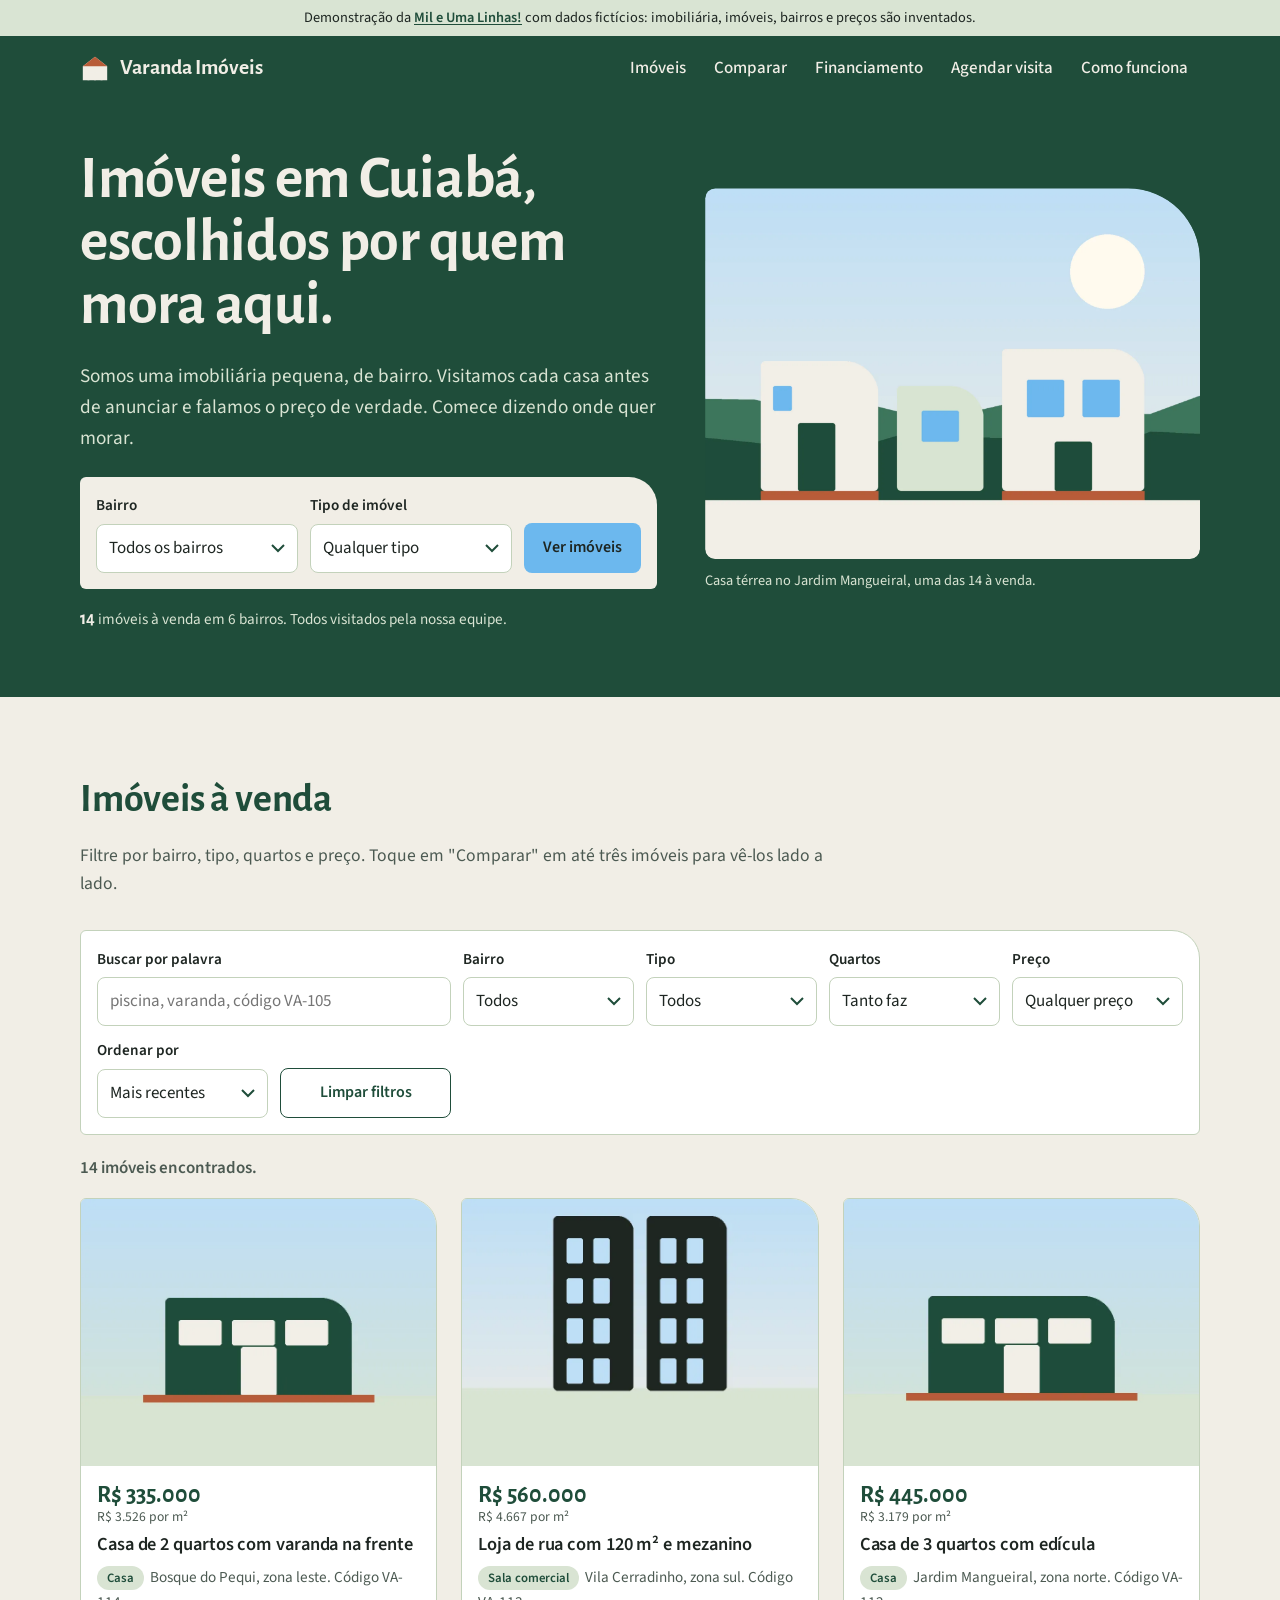
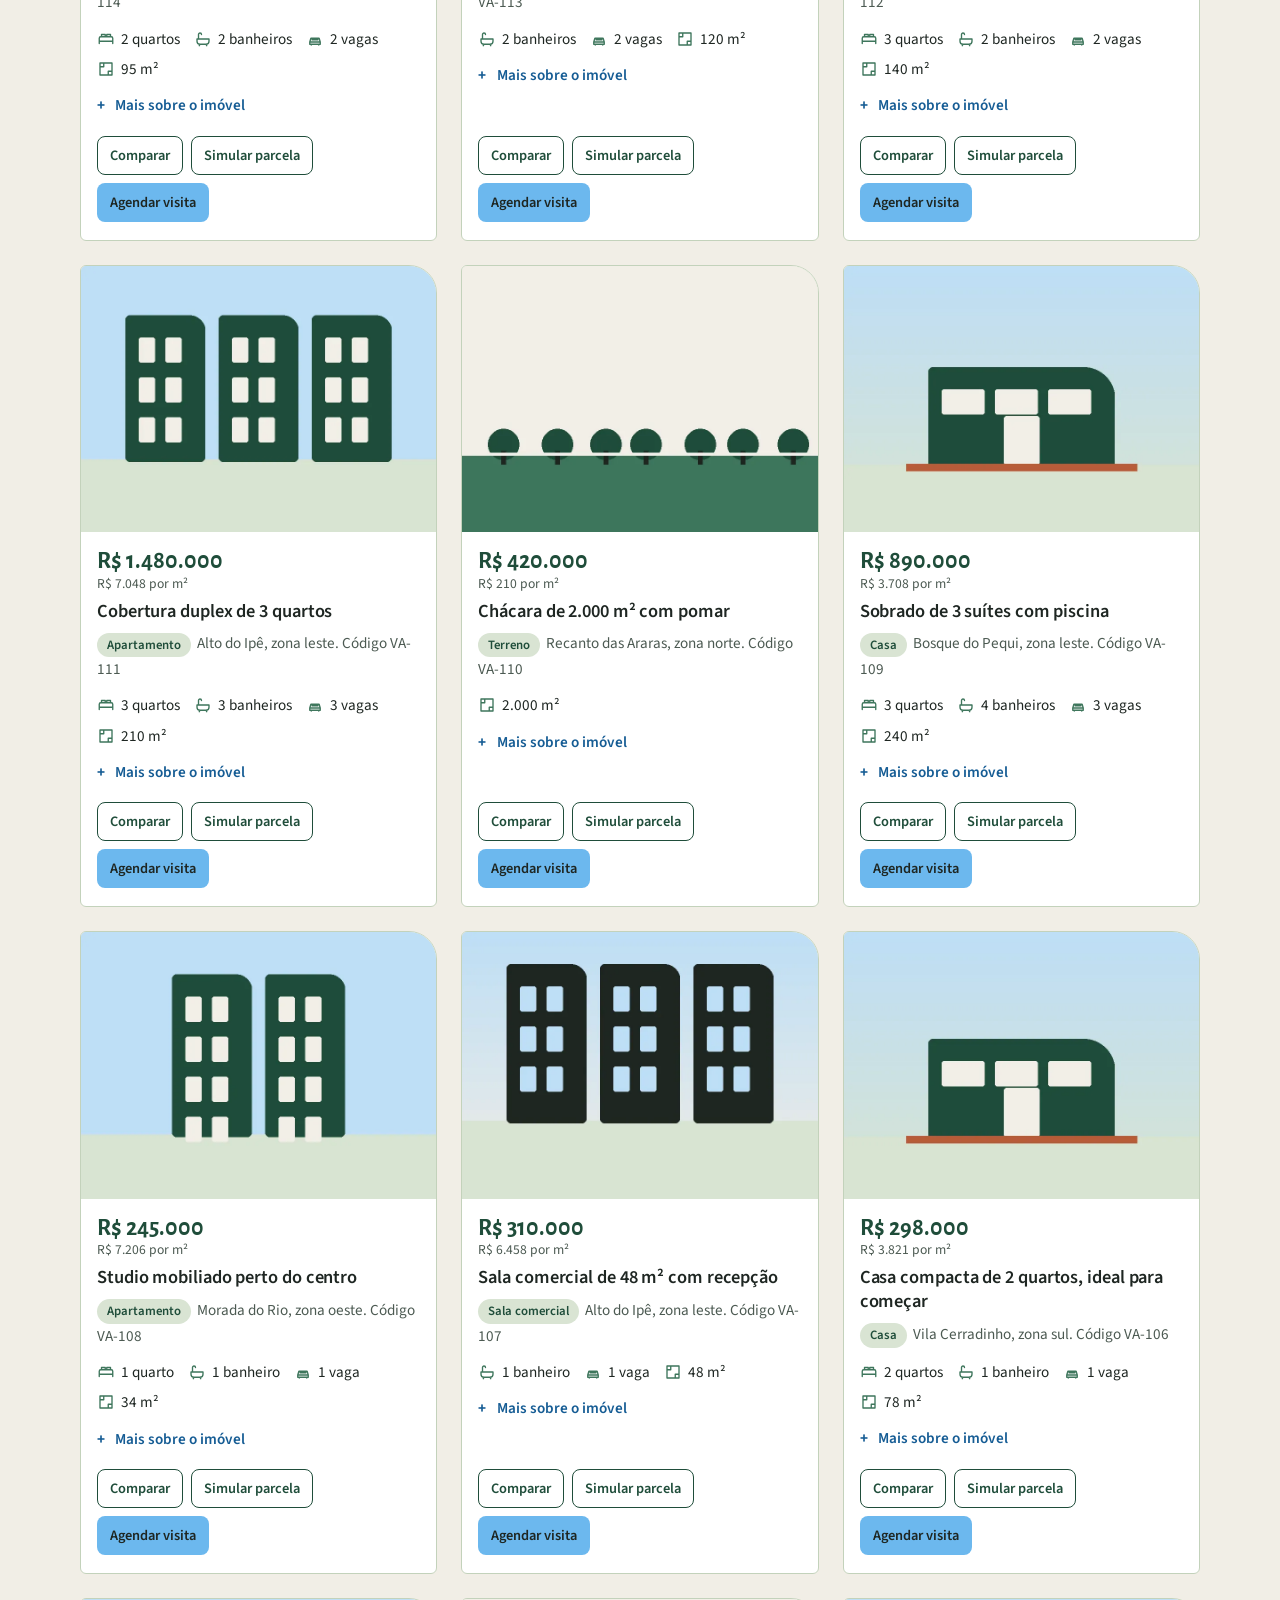
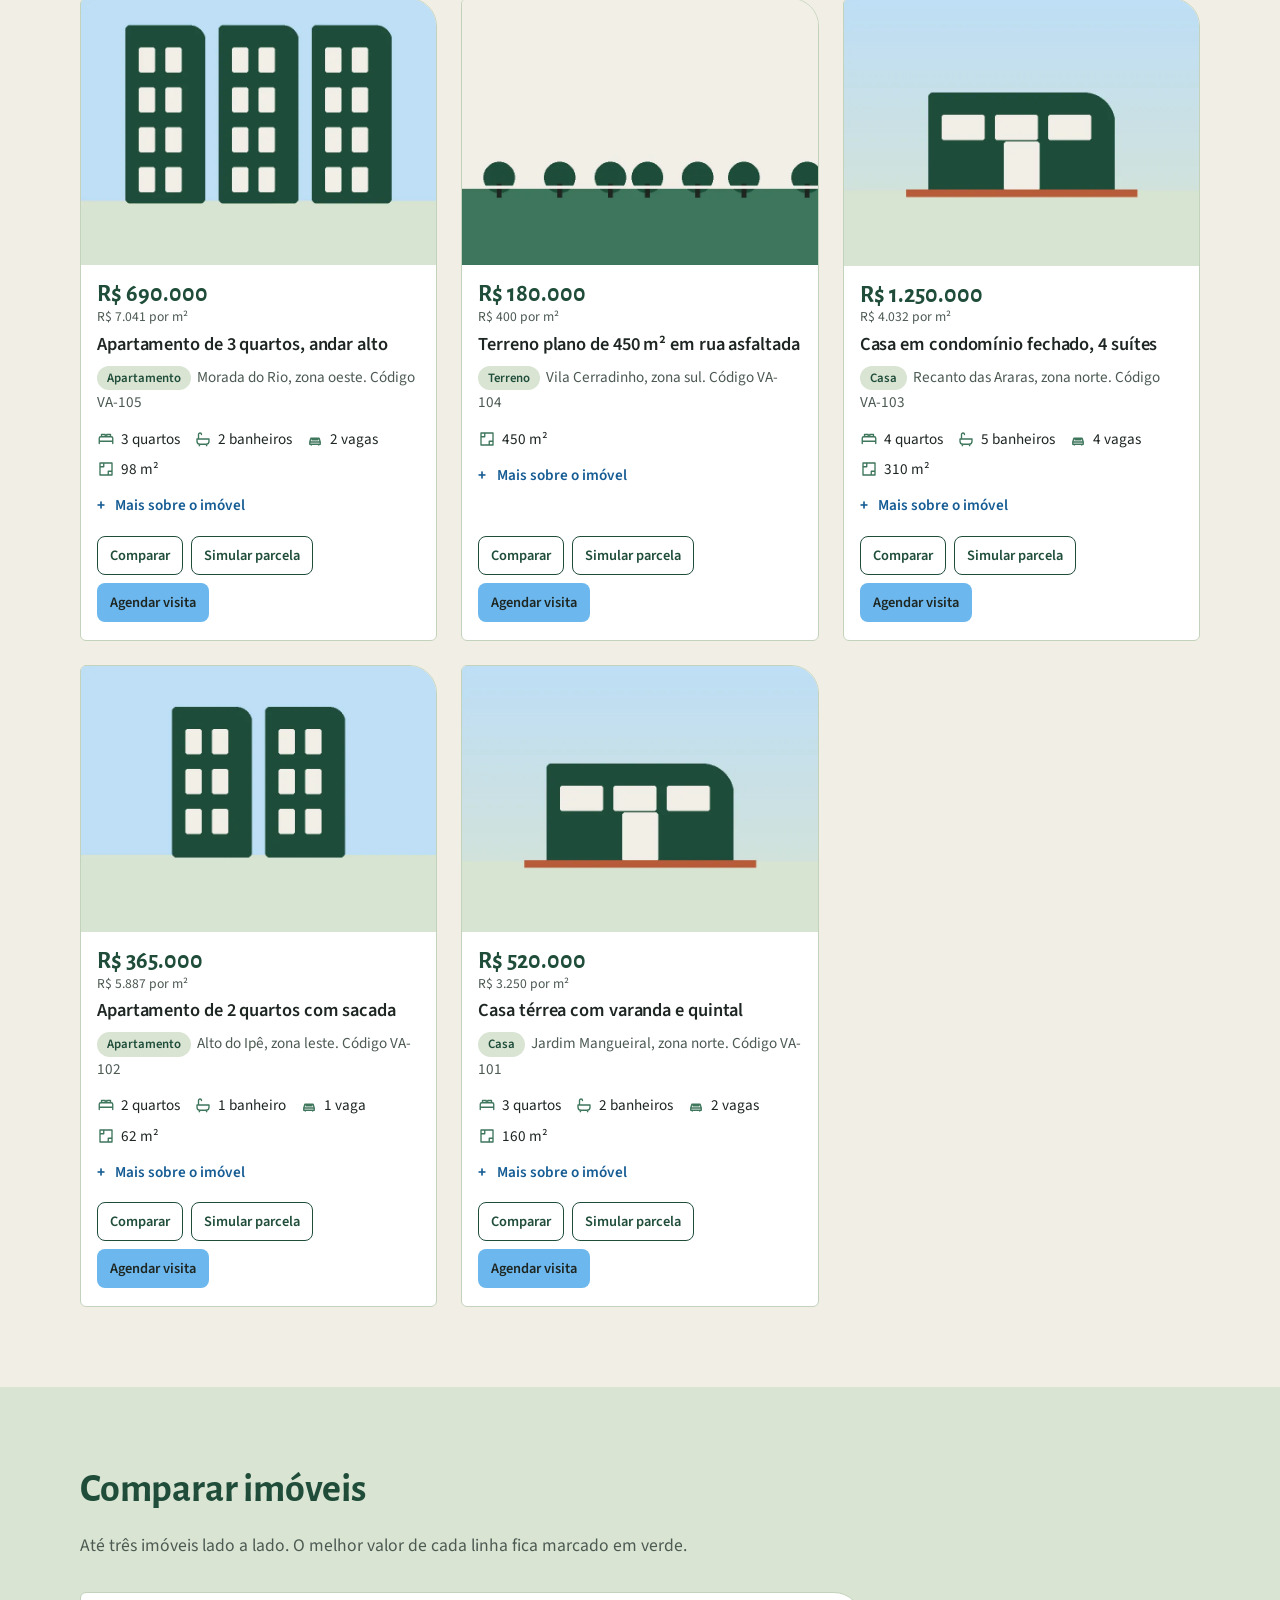
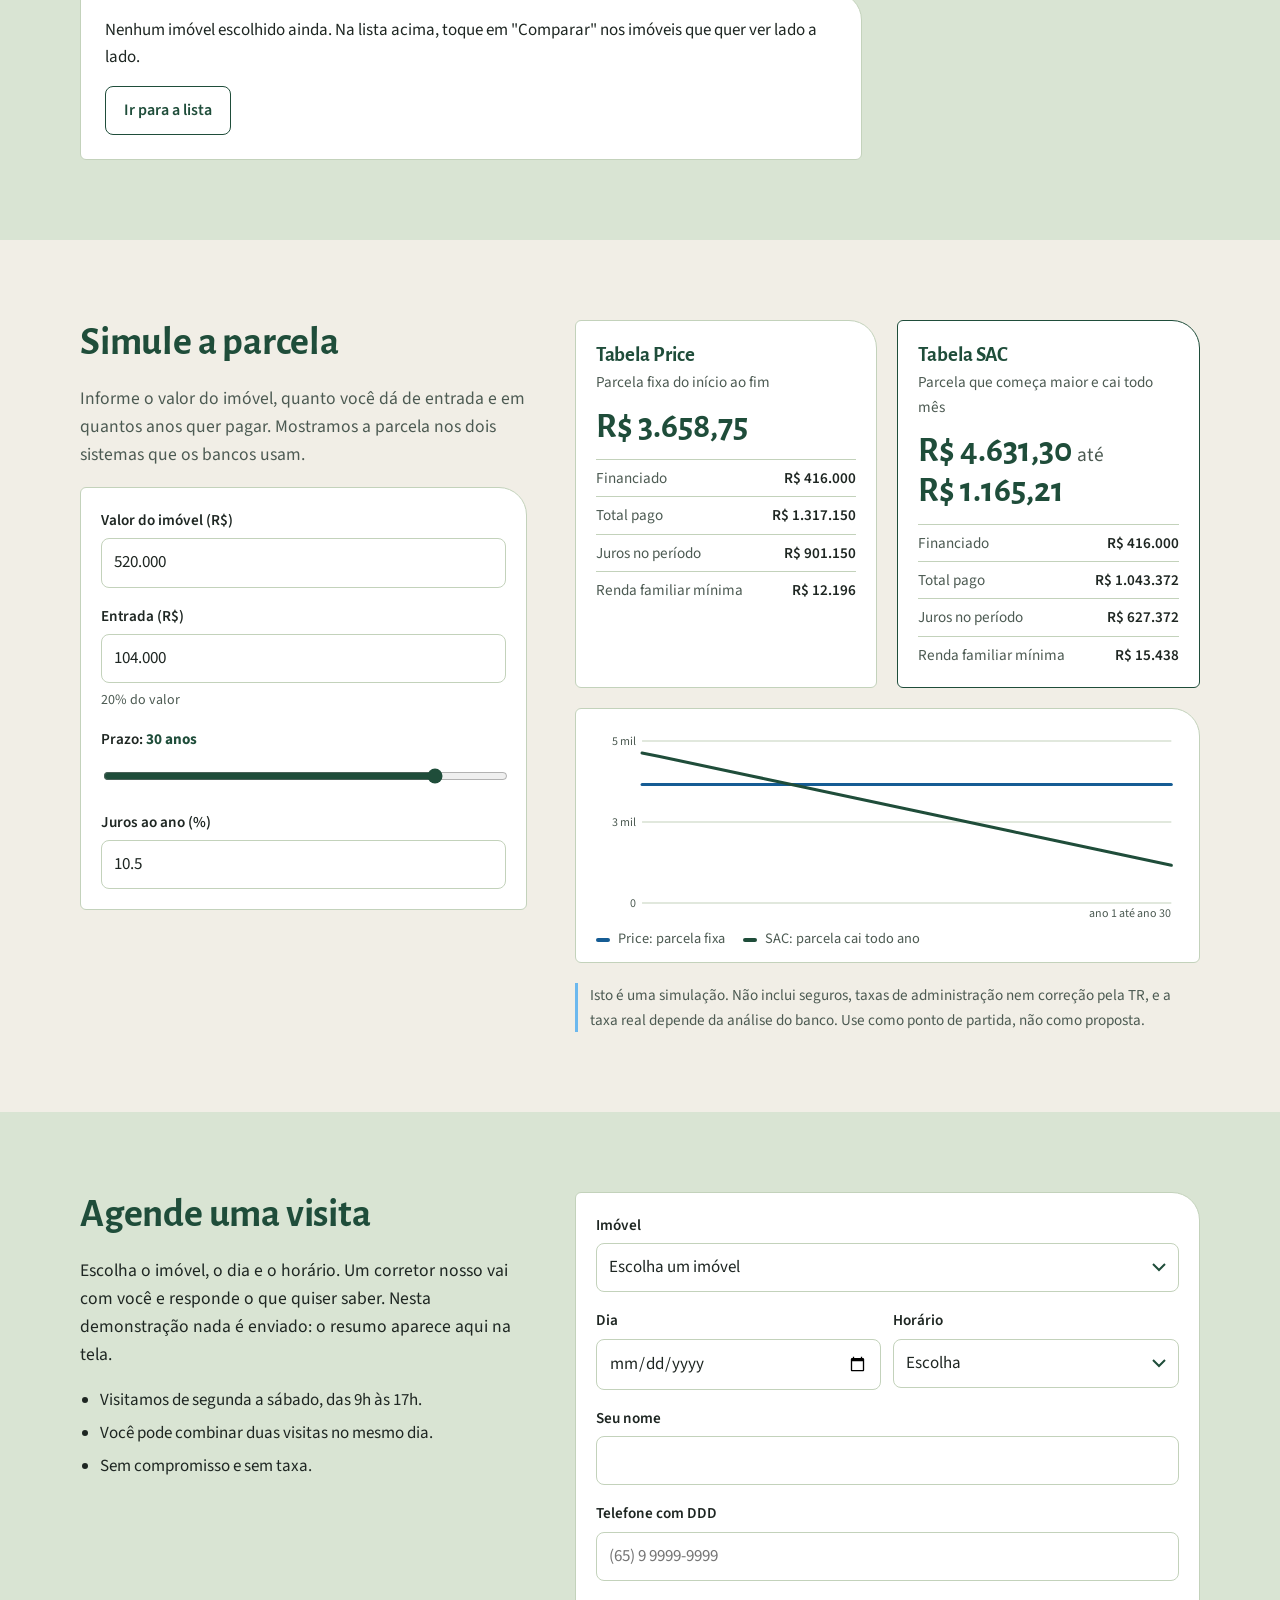
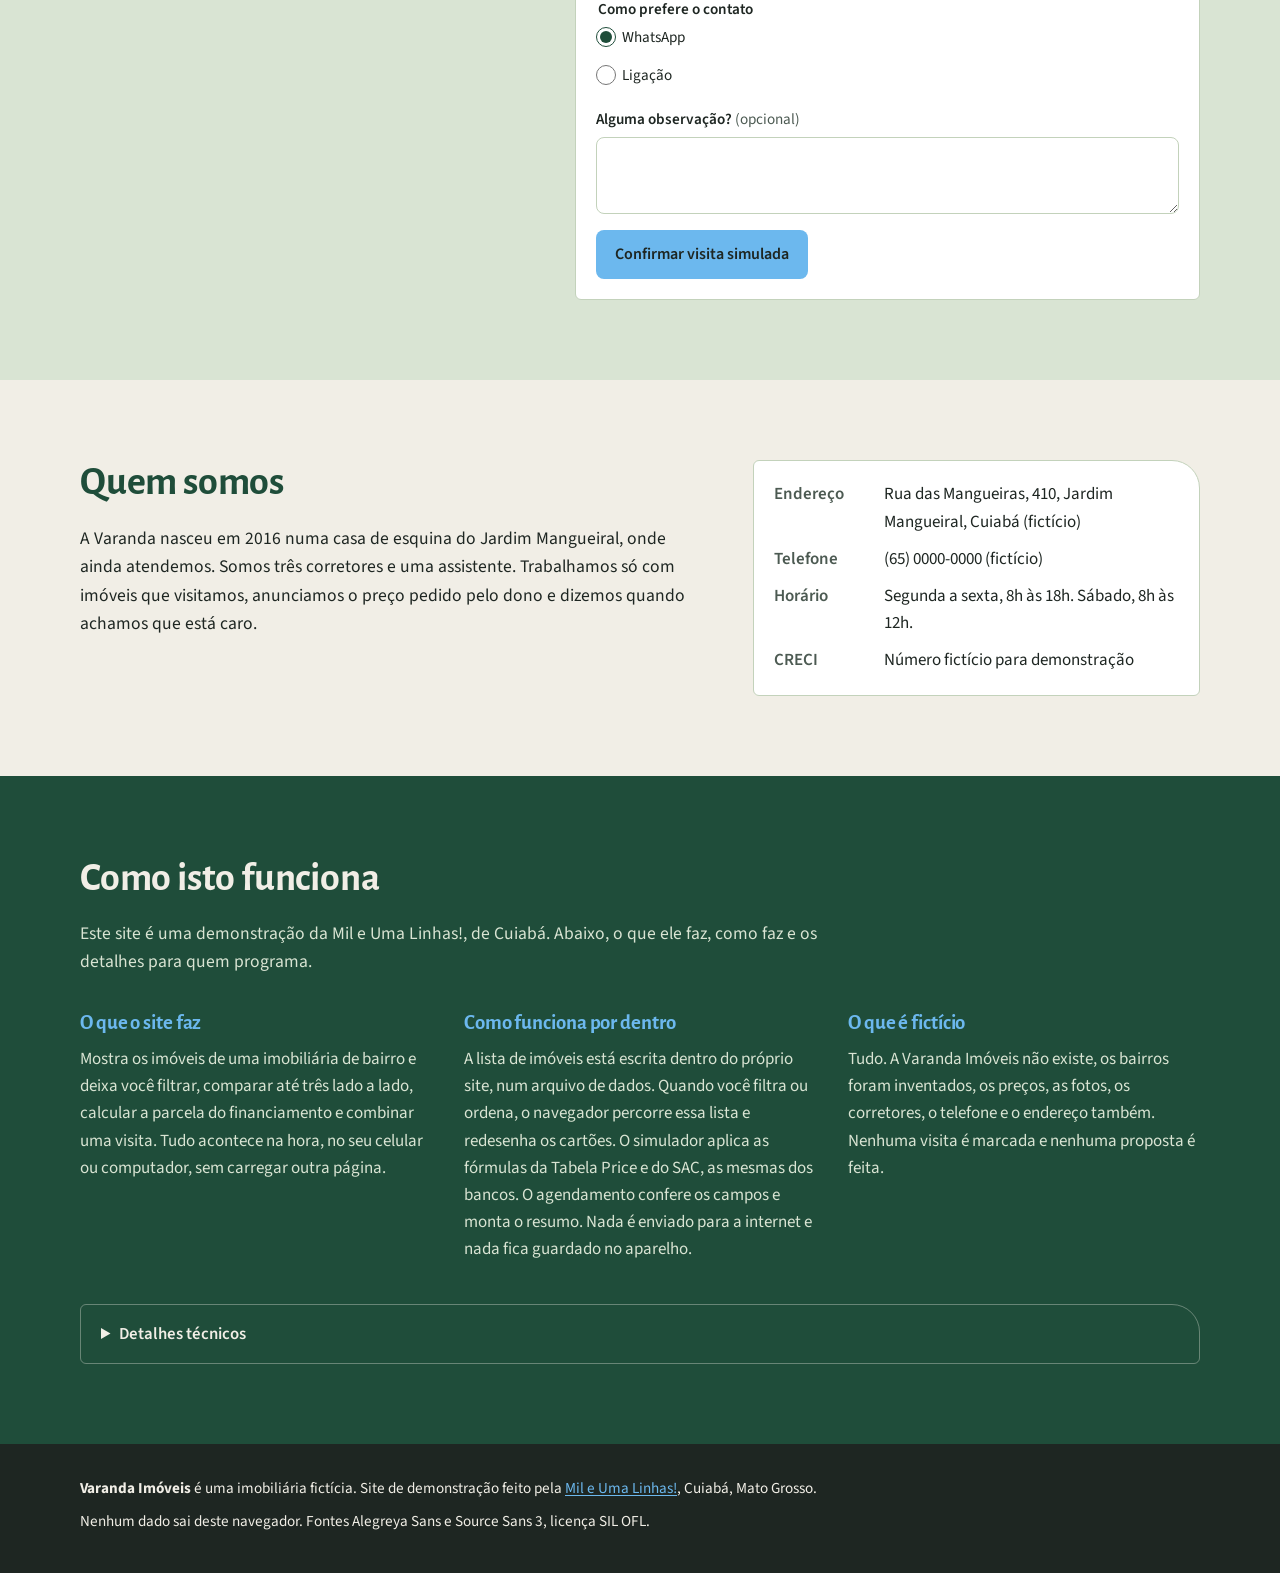
==== index.html @ a465034f "Site de demonstração: Varanda Imóveis Cria o site de vitrine para corretor(a) de imóveis (slug imove" ====
<!DOCTYPE html>
<html lang="pt-BR">
<head>
  <meta charset="utf-8">
  <meta name="viewport" content="width=device-width, initial-scale=1">
  <meta http-equiv="Content-Security-Policy" content="default-src 'self'; script-src 'self'; style-src 'self'; img-src 'self' data:; font-src 'self'; connect-src 'none'; object-src 'none'; base-uri 'self'; form-action 'none'">
  <title>Varanda Imóveis | Imóveis em Cuiabá, escolhidos por quem mora aqui</title>
  <meta name="description" content="Site de demonstração de uma imobiliária fictícia de Cuiabá: busca de imóveis com filtros, comparador, simulador de financiamento e agendamento de visita. Feito pela Mil e Uma Linhas!.">
  <meta name="theme-color" content="#1F4D3A">
  <link rel="canonical" href="https://toshiro01001.github.io/imoveis/">
  <link rel="icon" href="favicon.svg" type="image/svg+xml">
  <link rel="preload" href="fonts/alegreya-sans-latin-700-normal.woff2" as="font" type="font/woff2" crossorigin>
  <link rel="preload" href="fonts/source-sans-3-latin-wght-normal.woff2" as="font" type="font/woff2" crossorigin>
  <link rel="stylesheet" href="css/estilo.css">
</head>
<body>
  <a class="pular" href="#conteudo">Pular para o conteúdo</a>

  <p class="faixa-demo">Demonstração da <a href="https://mileumalinhas.com.br">Mil e Uma Linhas!</a> com dados fictícios: imobiliária, imóveis, bairros e preços são inventados.</p>

  <header class="topo">
    <div class="miolo topo-miolo">
      <a class="marca" href="#inicio" aria-label="Varanda Imóveis, início">
        <svg class="marca-sinal" viewBox="0 0 32 32" aria-hidden="true" focusable="false">
          <path d="M3 14 L16 4 L29 14 V29 H3 Z" fill="currentColor"/>
          <path d="M3 14 L16 4 L29 14 H3 Z" fill="#B85C38"/>
          <rect x="7" y="18" width="18" height="2.5" fill="#F1EEE6"/>
          <rect x="8" y="20.5" width="2" height="8.5" fill="#F1EEE6"/>
          <rect x="15" y="20.5" width="2" height="8.5" fill="#F1EEE6"/>
          <rect x="22" y="20.5" width="2" height="8.5" fill="#F1EEE6"/>
        </svg>
        <span class="marca-nome">Varanda Imóveis</span>
      </a>
      <button class="menu-botao" id="menu-botao" type="button" aria-expanded="false" aria-controls="menu">
        <span class="menu-botao-traco" aria-hidden="true"></span>
        <span class="menu-botao-texto">Menu</span>
      </button>
      <nav class="menu" id="menu" aria-label="Seções do site">
        <ul>
          <li><a href="#imoveis">Imóveis</a></li>
          <li><a href="#comparar">Comparar</a></li>
          <li><a href="#financiamento">Financiamento</a></li>
          <li><a href="#visita">Agendar visita</a></li>
          <li><a href="#como-funciona">Como funciona</a></li>
        </ul>
      </nav>
    </div>
  </header>

  <main id="conteudo">
    <section class="hero" id="inicio" aria-labelledby="hero-titulo">
      <div class="miolo hero-miolo">
        <div class="hero-texto">
          <h1 id="hero-titulo">Imóveis em Cuiabá, escolhidos por quem mora aqui.</h1>
          <p class="hero-frase">Somos uma imobiliária pequena, de bairro. Visitamos cada casa antes de anunciar e falamos o preço de verdade. Comece dizendo onde quer morar.</p>
          <form class="hero-busca" id="hero-busca" novalidate>
            <div class="campo">
              <label for="hb-bairro">Bairro</label>
              <select id="hb-bairro" name="bairro">
                <option value="">Todos os bairros</option>
              </select>
            </div>
            <div class="campo">
              <label for="hb-tipo">Tipo de imóvel</label>
              <select id="hb-tipo" name="tipo">
                <option value="">Qualquer tipo</option>
                <option value="casa">Casa</option>
                <option value="apartamento">Apartamento</option>
                <option value="terreno">Terreno</option>
                <option value="comercial">Sala comercial</option>
              </select>
            </div>
            <button class="botao botao-destaque" type="submit">Ver imóveis</button>
          </form>
          <p class="hero-nota"><span id="hero-total">14</span> imóveis à venda em 6 bairros. Todos visitados pela nossa equipe.</p>
        </div>
        <figure class="hero-figura">
          <img class="hero-foto" src="img/hero.webp" width="1600" height="1200" alt="Casa térrea com varanda ampla em fim de tarde, com o cerrado ao fundo" fetchpriority="high">
          <figcaption class="hero-legenda">Casa térrea no Jardim Mangueiral, uma das 14 à venda.</figcaption>
        </figure>
      </div>
    </section>

    <section class="secao" id="imoveis" aria-labelledby="imoveis-titulo">
      <div class="miolo">
        <div class="secao-cabeca">
          <h2 id="imoveis-titulo">Imóveis à venda</h2>
          <p>Filtre por bairro, tipo, quartos e preço. Toque em "Comparar" em até três imóveis para vê-los lado a lado.</p>
        </div>
        <form class="filtros" id="filtros" novalidate aria-label="Filtros da busca">
          <div class="campo campo-largo">
            <label for="f-texto">Buscar por palavra</label>
            <input id="f-texto" name="texto" type="search" placeholder="piscina, varanda, código VA-105" autocomplete="off">
          </div>
          <div class="campo">
            <label for="f-bairro">Bairro</label>
            <select id="f-bairro" name="bairro">
              <option value="">Todos</option>
            </select>
          </div>
          <div class="campo">
            <label for="f-tipo">Tipo</label>
            <select id="f-tipo" name="tipo">
              <option value="">Todos</option>
              <option value="casa">Casa</option>
              <option value="apartamento">Apartamento</option>
              <option value="terreno">Terreno</option>
              <option value="comercial">Sala comercial</option>
            </select>
          </div>
          <div class="campo">
            <label for="f-quartos">Quartos</label>
            <select id="f-quartos" name="quartos">
              <option value="0">Tanto faz</option>
              <option value="1">1 ou mais</option>
              <option value="2">2 ou mais</option>
              <option value="3">3 ou mais</option>
              <option value="4">4 ou mais</option>
            </select>
          </div>
          <div class="campo">
            <label for="f-faixa">Preço</label>
            <select id="f-faixa" name="faixa"></select>
          </div>
          <div class="campo">
            <label for="f-ordem">Ordenar por</label>
            <select id="f-ordem" name="ordem">
              <option value="relevancia">Mais recentes</option>
              <option value="preco-asc">Menor preço</option>
              <option value="preco-desc">Maior preço</option>
              <option value="area-desc">Maior área</option>
              <option value="m2-asc">Menor preço por m²</option>
            </select>
          </div>
          <button class="botao botao-leve" type="reset" id="f-limpar">Limpar filtros</button>
        </form>
        <p class="resultado-conta" id="resultado-conta" aria-live="polite">14 imóveis encontrados.</p>
        <ul class="lista-imoveis" id="lista-imoveis"></ul>
      </div>
    </section>

    <section class="secao secao-folha" id="comparar" aria-labelledby="comparar-titulo">
      <div class="miolo">
        <div class="secao-cabeca">
          <h2 id="comparar-titulo">Comparar imóveis</h2>
          <p>Até três imóveis lado a lado. O melhor valor de cada linha fica marcado em verde.</p>
        </div>
        <div class="comparar-vazio" id="comparar-vazio">
          <p>Nenhum imóvel escolhido ainda. Na lista acima, toque em "Comparar" nos imóveis que quer ver lado a lado.</p>
          <a class="botao botao-leve" href="#imoveis">Ir para a lista</a>
        </div>
        <div class="comparar-area" id="comparar-area" hidden>
          <div class="tabela-rolagem">
            <table class="comparar-tabela" id="comparar-tabela">
              <caption class="visualmente-oculto">Comparação dos imóveis escolhidos</caption>
              <thead><tr id="comparar-cabecalho"></tr></thead>
              <tbody id="comparar-corpo"></tbody>
            </table>
          </div>
          <p class="comparar-nota" id="comparar-nota" aria-live="polite"></p>
          <button class="botao botao-leve" type="button" id="comparar-limpar">Tirar todos da comparação</button>
        </div>
      </div>
    </section>

    <section class="secao" id="financiamento" aria-labelledby="fin-titulo">
      <div class="miolo fin-grade">
        <div class="fin-texto">
          <h2 id="fin-titulo">Simule a parcela</h2>
          <p>Informe o valor do imóvel, quanto você dá de entrada e em quantos anos quer pagar. Mostramos a parcela nos dois sistemas que os bancos usam.</p>
          <form class="fin-form" id="fin-form" novalidate>
            <div class="campo">
              <label for="fin-valor">Valor do imóvel (R$)</label>
              <input id="fin-valor" name="valor" type="text" inputmode="numeric" value="520.000" autocomplete="off">
            </div>
            <div class="campo">
              <label for="fin-entrada">Entrada (R$)</label>
              <input id="fin-entrada" name="entrada" type="text" inputmode="numeric" value="104.000" autocomplete="off">
              <span class="campo-ajuda" id="fin-entrada-pct">20% do valor</span>
            </div>
            <div class="campo">
              <label for="fin-prazo">Prazo: <output id="fin-prazo-saida" for="fin-prazo">30 anos</output></label>
              <input id="fin-prazo" name="prazo" type="range" min="5" max="35" step="1" value="30">
            </div>
            <div class="campo">
              <label for="fin-taxa">Juros ao ano (%)</label>
              <input id="fin-taxa" name="taxa" type="number" min="1" max="30" step="0.1" value="10.5">
            </div>
            <p class="campo-erro" id="fin-erro" role="alert" hidden></p>
          </form>
        </div>
        <div class="fin-resultado" id="fin-resultado" aria-live="polite">
          <div class="fin-cartao fin-price">
            <h3>Tabela Price</h3>
            <p class="fin-rotulo">Parcela fixa do início ao fim</p>
            <p class="fin-valor-grande" id="price-parcela">R$ 0</p>
            <dl class="fin-detalhes">
              <div><dt>Financiado</dt><dd id="price-financiado">R$ 0</dd></div>
              <div><dt>Total pago</dt><dd id="price-total">R$ 0</dd></div>
              <div><dt>Juros no período</dt><dd id="price-juros">R$ 0</dd></div>
              <div><dt>Renda familiar mínima</dt><dd id="price-renda">R$ 0</dd></div>
            </dl>
          </div>
          <div class="fin-cartao fin-sac">
            <h3>Tabela SAC</h3>
            <p class="fin-rotulo">Parcela que começa maior e cai todo mês</p>
            <p class="fin-valor-grande"><span id="sac-primeira">R$ 0</span> <span class="fin-ate">até</span> <span id="sac-ultima">R$ 0</span></p>
            <dl class="fin-detalhes">
              <div><dt>Financiado</dt><dd id="sac-financiado">R$ 0</dd></div>
              <div><dt>Total pago</dt><dd id="sac-total">R$ 0</dd></div>
              <div><dt>Juros no período</dt><dd id="sac-juros">R$ 0</dd></div>
              <div><dt>Renda familiar mínima</dt><dd id="sac-renda">R$ 0</dd></div>
            </dl>
          </div>
          <div class="fin-grafico" id="fin-grafico"></div>
          <p class="fin-aviso">Isto é uma simulação. Não inclui seguros, taxas de administração nem correção pela TR, e a taxa real depende da análise do banco. Use como ponto de partida, não como proposta.</p>
        </div>
      </div>
    </section>

    <section class="secao secao-folha" id="visita" aria-labelledby="visita-titulo">
      <div class="miolo visita-grade">
        <div class="visita-texto">
          <h2 id="visita-titulo">Agende uma visita</h2>
          <p>Escolha o imóvel, o dia e o horário. Um corretor nosso vai com você e responde o que quiser saber. Nesta demonstração nada é enviado: o resumo aparece aqui na tela.</p>
          <ul class="visita-lista">
            <li>Visitamos de segunda a sábado, das 9h às 17h.</li>
            <li>Você pode combinar duas visitas no mesmo dia.</li>
            <li>Sem compromisso e sem taxa.</li>
          </ul>
        </div>
        <form class="visita-form" id="visita-form" novalidate>
          <div class="campo">
            <label for="v-imovel">Imóvel</label>
            <select id="v-imovel" name="imovel" required>
              <option value="">Escolha um imóvel</option>
            </select>
          </div>
          <div class="campo-dupla">
            <div class="campo">
              <label for="v-data">Dia</label>
              <input id="v-data" name="data" type="date" required>
            </div>
            <div class="campo">
              <label for="v-hora">Horário</label>
              <select id="v-hora" name="hora" required>
                <option value="">Escolha</option>
              </select>
            </div>
          </div>
          <div class="campo">
            <label for="v-nome">Seu nome</label>
            <input id="v-nome" name="nome" type="text" autocomplete="name" required>
          </div>
          <div class="campo">
            <label for="v-fone">Telefone com DDD</label>
            <input id="v-fone" name="fone" type="tel" inputmode="tel" placeholder="(65) 9 9999-9999" autocomplete="tel" required>
          </div>
          <fieldset class="campo campo-opcoes">
            <legend>Como prefere o contato</legend>
            <label><input type="radio" name="contato" value="WhatsApp" checked> WhatsApp</label>
            <label><input type="radio" name="contato" value="Ligação"> Ligação</label>
          </fieldset>
          <div class="campo">
            <label for="v-obs">Alguma observação? <span class="opcional">(opcional)</span></label>
            <textarea id="v-obs" name="obs" rows="2" maxlength="200"></textarea>
          </div>
          <p class="campo-erro" id="v-erro" role="alert" hidden></p>
          <button class="botao botao-destaque" type="submit">Confirmar visita simulada</button>
        </form>
        <div class="visita-resumo" id="visita-resumo" hidden tabindex="-1">
          <h3>Visita combinada (simulação)</h3>
          <dl class="resumo-lista" id="visita-resumo-lista"></dl>
          <p class="resumo-nota">Nenhuma mensagem foi enviada e nenhum corretor foi avisado: este site é uma demonstração. Em um site real, você receberia a confirmação no WhatsApp.</p>
          <button class="botao botao-leve" type="button" id="visita-outra">Agendar outra visita</button>
        </div>
      </div>
    </section>

    <section class="secao" id="sobre" aria-labelledby="sobre-titulo">
      <div class="miolo sobre-grade">
        <div>
          <h2 id="sobre-titulo">Quem somos</h2>
          <p>A Varanda nasceu em 2016 numa casa de esquina do Jardim Mangueiral, onde ainda atendemos. Somos três corretores e uma assistente. Trabalhamos só com imóveis que visitamos, anunciamos o preço pedido pelo dono e dizemos quando achamos que está caro.</p>
        </div>
        <dl class="sobre-dados">
          <div><dt>Endereço</dt><dd>Rua das Mangueiras, 410, Jardim Mangueiral, Cuiabá (fictício)</dd></div>
          <div><dt>Telefone</dt><dd>(65) 0000-0000 (fictício)</dd></div>
          <div><dt>Horário</dt><dd>Segunda a sexta, 8h às 18h. Sábado, 8h às 12h.</dd></div>
          <div><dt>CRECI</dt><dd>Número fictício para demonstração</dd></div>
        </dl>
      </div>
    </section>

    <section class="secao secao-escura" id="como-funciona" aria-labelledby="cf-titulo">
      <div class="miolo">
        <div class="secao-cabeca">
          <h2 id="cf-titulo">Como isto funciona</h2>
          <p>Este site é uma demonstração da Mil e Uma Linhas!, de Cuiabá. Abaixo, o que ele faz, como faz e os detalhes para quem programa.</p>
        </div>
        <div class="cf-grade">
          <div>
            <h3>O que o site faz</h3>
            <p>Mostra os imóveis de uma imobiliária de bairro e deixa você filtrar, comparar até três lado a lado, calcular a parcela do financiamento e combinar uma visita. Tudo acontece na hora, no seu celular ou computador, sem carregar outra página.</p>
          </div>
          <div>
            <h3>Como funciona por dentro</h3>
            <p>A lista de imóveis está escrita dentro do próprio site, num arquivo de dados. Quando você filtra ou ordena, o navegador percorre essa lista e redesenha os cartões. O simulador aplica as fórmulas da Tabela Price e do SAC, as mesmas dos bancos. O agendamento confere os campos e monta o resumo. Nada é enviado para a internet e nada fica guardado no aparelho.</p>
          </div>
          <div>
            <h3>O que é fictício</h3>
            <p>Tudo. A Varanda Imóveis não existe, os bairros foram inventados, os preços, as fotos, os corretores, o telefone e o endereço também. Nenhuma visita é marcada e nenhuma proposta é feita.</p>
          </div>
        </div>
        <details class="cf-tecnico">
          <summary>Detalhes técnicos</summary>
          <ul>
            <li>HTML, CSS e JavaScript puros. Sem framework, sem biblioteca, sem CDN, sem fonte externa, sem analytics.</li>
            <li>Dados em <code>js/dados.js</code> (14 imóveis, 6 bairros fictícios). A busca filtra por texto, bairro, tipo, quartos mínimos e faixa de preço, e ordena por preço, área ou preço por m².</li>
            <li>Simulador: Price com <code>P = V · i / (1 − (1 + i)^−n)</code>; SAC com amortização constante <code>V / n</code> e juros sobre o saldo. Taxa mensal obtida da anual por capitalização composta: <code>i = (1 + a)^(1/12) − 1</code>. Renda mínima considera parcela de até 30% da renda.</li>
            <li>Comparador guarda até três ids em memória; a tabela é gerada por DOM, sem <code>innerHTML</code> com dados do visitante.</li>
            <li>Agendamento valida data (a partir de amanhã, sem domingo), horário, nome e telefone com DDD; o corretor do resumo é escolhido de forma determinística pelo id do imóvel.</li>
            <li><code>Content-Security-Policy</code> por meta tag: <code>default-src 'self'</code>, sem script inline, sem atributo <code>style</code>, <code>connect-src 'none'</code>, <code>form-action 'none'</code>.</li>
            <li>Sem <code>localStorage</code>, cookies ou qualquer gravação no aparelho. Recarregar a página zera tudo.</li>
            <li>Acessibilidade: contraste AA, foco visível, <code>aria-live</code> nos resultados, botões de comparar com <code>aria-pressed</code>, <code>prefers-reduced-motion</code> respeitado.</li>
            <li>Testes com Playwright em <code>tests/site.cjs</code> (1280x900, iPhone 13 e 320px).</li>
          </ul>
        </details>
      </div>
    </section>
  </main>

  <footer class="rodape">
    <div class="miolo rodape-miolo">
      <p><strong>Varanda Imóveis</strong> é uma imobiliária fictícia. Site de demonstração feito pela <a href="https://mileumalinhas.com.br">Mil e Uma Linhas!</a>, Cuiabá, Mato Grosso.</p>
      <p>Nenhum dado sai deste navegador. Fontes Alegreya Sans e Source Sans 3, licença SIL OFL.</p>
    </div>
  </footer>

  <script src="js/dados.js"></script>
  <script src="js/app.js"></script>
</body>
</html>
---- css/estilo.css ----
/* Varanda Imóveis: folha de estilo única. Identidade em docs/identidade.md. */

@font-face {
  font-family: "Alegreya Sans";
  font-style: normal;
  font-weight: 500;
  font-display: swap;
  src: url("../fonts/alegreya-sans-latin-500-normal.woff2") format("woff2");
}
@font-face {
  font-family: "Alegreya Sans";
  font-style: normal;
  font-weight: 700;
  font-display: swap;
  src: url("../fonts/alegreya-sans-latin-700-normal.woff2") format("woff2");
}
@font-face {
  font-family: "Source Sans 3";
  font-style: normal;
  font-weight: 200 900;
  font-display: swap;
  src: url("../fonts/source-sans-3-latin-wght-normal.woff2") format("woff2");
}

:root {
  --areia: #F1EEE6;
  --branco: #FFFFFF;
  --cerrado: #1F4D3A;
  --cerrado-claro: #3E765C;
  --carvao: #1E2622;
  --cinza: #4C5A52;
  --folha: #D9E4D3;
  --folha-borda: #C3D2BB;
  --ceu: #6CB8EE;
  --ceu-texto: #155C94;
  --telha: #B85C38;
  --telha-texto: #8C3F20;
  --titulo: "Alegreya Sans", "Trebuchet MS", sans-serif;
  --texto: "Source Sans 3", "Segoe UI", sans-serif;
  --raio-telhado: 6px 28px 6px 6px;
  --raio-campo: 8px;
  --largura: 1120px;
  --borda: 1px solid var(--folha-borda);
}

*, *::before, *::after { box-sizing: border-box; }
html { scroll-behavior: smooth; -webkit-text-size-adjust: 100%; }
body {
  margin: 0;
  background: var(--areia);
  color: var(--carvao);
  font-family: var(--texto);
  font-size: 1.0625rem;
  line-height: 1.6;
  overflow-wrap: anywhere;
}
h1, h2, h3 { font-family: var(--titulo); font-weight: 700; margin: 0 0 0.5em; color: var(--cerrado); letter-spacing: -0.005em; }
h1 { font-size: clamp(2.25rem, 1.5rem + 3.4vw, 3.75rem); line-height: 1.05; }
h2 { font-size: clamp(1.75rem, 1.35rem + 1.6vw, 2.5rem); line-height: 1.12; }
h3 { font-size: 1.3rem; line-height: 1.3; font-weight: 500; }
p { margin: 0 0 1em; }
a { color: var(--ceu-texto); text-decoration-thickness: 1px; text-underline-offset: 0.15em; }
a:hover { text-decoration-thickness: 2px; }
img { max-width: 100%; height: auto; display: block; }
code { font-family: ui-monospace, "Cascadia Mono", Consolas, monospace; font-size: 0.92em; background: rgba(31, 77, 58, 0.12); padding: 0.05em 0.3em; border-radius: 4px; }
:focus-visible { outline: 3px solid var(--ceu-texto); outline-offset: 2px; }
.visualmente-oculto { position: absolute; width: 1px; height: 1px; overflow: hidden; clip: rect(0 0 0 0); white-space: nowrap; }

.miolo { width: min(100% - 40px, var(--largura)); margin-inline: auto; }
@media (max-width: 720px) { .miolo { width: calc(100% - 32px); } }

.pular { position: absolute; left: 16px; top: -60px; background: var(--cerrado); color: var(--areia); padding: 10px 14px; border-radius: var(--raio-campo); z-index: 50; }
.pular:focus { top: 8px; }

.faixa-demo {
  margin: 0;
  background: var(--folha);
  color: var(--carvao);
  font-size: 0.9rem;
  line-height: 1.4;
  padding: 8px 16px;
  text-align: center;
}
.faixa-demo a { color: var(--cerrado); font-weight: 600; }

/* Topo */
.topo { background: var(--cerrado); color: var(--areia); position: sticky; top: 0; z-index: 40; }
.topo-miolo { display: flex; align-items: center; justify-content: space-between; gap: 16px; min-height: 64px; flex-wrap: wrap; }
.marca { display: inline-flex; align-items: center; gap: 10px; color: var(--areia); text-decoration: none; font-family: var(--titulo); font-weight: 700; font-size: 1.35rem; padding: 10px 0; }
.marca-sinal { width: 30px; height: 30px; flex: none; }
.menu ul { list-style: none; margin: 0; padding: 0; display: flex; gap: 4px; flex-wrap: wrap; }
.menu a { color: var(--areia); text-decoration: none; padding: 10px 12px; border-radius: var(--raio-campo); display: inline-block; font-weight: 500; }
.menu a:hover, .menu a:focus-visible { background: rgba(241, 238, 230, 0.14); }
.menu a:focus-visible { outline-color: var(--ceu); }
.menu-botao { display: none; background: transparent; color: var(--areia); border: 1px solid rgba(241, 238, 230, 0.45); border-radius: var(--raio-campo); padding: 8px 12px; font: inherit; font-weight: 600; align-items: center; gap: 8px; cursor: pointer; }
.menu-botao:focus-visible { outline-color: var(--ceu); }
.menu-botao-traco { width: 18px; height: 2px; background: currentColor; position: relative; display: inline-block; }
.menu-botao-traco::before, .menu-botao-traco::after { content: ""; position: absolute; left: 0; width: 18px; height: 2px; background: currentColor; }
.menu-botao-traco::before { top: -6px; }
.menu-botao-traco::after { top: 6px; }
@media (max-width: 860px) {
  .menu-botao { display: inline-flex; }
  .menu { display: none; width: 100%; padding-bottom: 8px; }
  .menu.aberto { display: block; }
  .menu ul { flex-direction: column; gap: 0; }
  .menu a { display: block; padding: 12px 8px; }
}

/* Hero */
.hero { background: var(--cerrado); color: var(--areia); padding: 48px 0 64px; }
.hero-miolo { display: grid; grid-template-columns: minmax(0, 7fr) minmax(0, 6fr); gap: 48px; align-items: center; }
.hero h1 { color: var(--areia); margin-bottom: 0.4em; }
.hero-frase { font-size: 1.2rem; max-width: 34em; color: var(--folha); }
.hero-busca { display: grid; grid-template-columns: 1fr 1fr auto; gap: 12px; align-items: end; background: var(--areia); padding: 16px; border-radius: var(--raio-telhado); margin-top: 24px; color: var(--carvao); }
.hero-nota { margin: 16px 0 0; color: var(--folha); font-size: 0.95rem; }
.hero-nota span { font-family: var(--titulo); font-weight: 700; font-size: 1.15em; color: var(--areia); }
.hero-figura { margin: 0; }
.hero-foto {
  width: 100%;
  aspect-ratio: 4 / 3;
  object-fit: cover;
  border-radius: 10px 72px 10px 10px;
  background: var(--folha);
}
.hero-legenda { margin-top: 10px; font-size: 0.9rem; color: var(--folha); }
@media (max-width: 960px) {
  .hero-miolo { grid-template-columns: 1fr; gap: 32px; }
  .hero-figura { order: -1; }
  .hero-foto { border-radius: 8px 56px 8px 8px; }
}
@media (max-width: 720px) {
  .hero { padding: 24px 0 48px; }
  .hero-busca { grid-template-columns: 1fr; }
  .hero-busca .botao { width: 100%; }
}

/* Seções */
.secao { padding: 80px 0; scroll-margin-top: 72px; }
.secao-folha { background: var(--folha); }
.secao-escura { background: var(--cerrado); color: var(--areia); }
.secao-escura h2, .secao-escura h3 { color: var(--areia); }
.secao-escura a { color: var(--areia); }
.secao-escura p { color: var(--areia); }
.secao-escura code { background: rgba(241, 238, 230, 0.16); }
.secao-cabeca { max-width: 46em; margin-bottom: 32px; }
.secao-cabeca p { font-size: 1.1rem; color: var(--cinza); margin: 0; }
.secao-escura .secao-cabeca p { color: var(--folha); }
@media (max-width: 720px) { .secao { padding: 56px 0; } }

/* Campos e botões */
.campo { display: flex; flex-direction: column; gap: 6px; min-width: 0; }
.campo label, .campo legend { font-weight: 600; font-size: 0.95rem; }
.campo-ajuda { font-size: 0.875rem; color: var(--cinza); }
.opcional { font-weight: 400; color: var(--cinza); }
input[type="text"], input[type="search"], input[type="tel"], input[type="number"], input[type="date"], select, textarea {
  font: inherit;
  color: var(--carvao);
  background: var(--branco);
  border: var(--borda);
  border-radius: var(--raio-campo);
  padding: 10px 12px;
  min-height: 46px;
  width: 100%;
  min-width: 0;
}
textarea { resize: vertical; }
select {
  appearance: none;
  -webkit-appearance: none;
  padding-right: 36px;
  background-image: url("data:image/svg+xml,%3Csvg xmlns='http://www.w3.org/2000/svg' width='14' height='9' viewBox='0 0 14 9'%3E%3Cpath d='M1 1l6 6 6-6' fill='none' stroke='%231F4D3A' stroke-width='2'/%3E%3C/svg%3E");
  background-repeat: no-repeat;
  background-position: right 12px center;
}
input[type="range"] { width: 100%; accent-color: var(--cerrado); min-height: 32px; }
input[type="radio"] { accent-color: var(--cerrado); width: 20px; height: 20px; margin: 0 6px 0 0; }
.campo-opcoes { border: 0; padding: 0; margin: 0; }
.campo-opcoes label { display: inline-flex; align-items: center; margin-right: 16px; font-weight: 400; min-height: 32px; }
.campo-dupla { display: grid; grid-template-columns: 1fr 1fr; gap: 12px; }
@media (max-width: 400px) { .campo-dupla { grid-template-columns: 1fr; } }
@media (max-width: 380px) { .marca { font-size: 1.15rem; gap: 8px; } .marca-sinal { width: 26px; height: 26px; } .menu-botao { padding: 8px 10px; } }
.campo-erro { color: var(--telha-texto); font-weight: 600; margin: 0; padding: 10px 12px; border-left: 3px solid var(--telha); background: var(--branco); border-radius: 0 var(--raio-campo) var(--raio-campo) 0; }
.campo-erro[hidden] { display: none; }
.campo-invalido { border-color: var(--telha) !important; box-shadow: 0 0 0 2px rgba(184, 92, 56, 0.25); }

.botao {
  display: inline-flex; align-items: center; justify-content: center; gap: 8px;
  font: inherit; font-weight: 600; font-size: 1rem;
  padding: 11px 18px; min-height: 46px;
  border-radius: var(--raio-campo); border: 1px solid transparent;
  cursor: pointer; text-decoration: none; transition: background-color 120ms ease, color 120ms ease;
}
.botao-destaque { background: var(--ceu); color: var(--carvao); }
.botao-destaque:hover { background: #8CC8F2; }
.botao-leve { background: transparent; color: var(--cerrado); border-color: var(--cerrado); }
.botao-leve:hover { background: rgba(31, 77, 58, 0.08); }
.secao-escura .botao-leve { color: var(--areia); border-color: var(--areia); }
.botao-mini { font-size: 0.9rem; padding: 7px 12px; min-height: 38px; }
.botao[aria-pressed="true"] { background: var(--cerrado); color: var(--areia); border-color: var(--cerrado); }

/* Filtros e lista */
.filtros { display: grid; grid-template-columns: repeat(6, minmax(0, 1fr)); gap: 12px; align-items: end; background: var(--branco); border: var(--borda); border-radius: var(--raio-telhado); padding: 16px; }
.campo-largo { grid-column: span 2; }
.filtros .botao { align-self: end; }
@media (max-width: 960px) { .filtros { grid-template-columns: repeat(3, minmax(0, 1fr)); } .campo-largo { grid-column: span 3; } }
@media (max-width: 560px) { .filtros { grid-template-columns: 1fr 1fr; } .campo-largo { grid-column: span 2; } .filtros .botao { grid-column: span 2; } }
@media (max-width: 360px) { .filtros { grid-template-columns: 1fr; } .campo-largo, .filtros .botao { grid-column: auto; } }
.resultado-conta { margin: 20px 0 16px; color: var(--cinza); font-weight: 600; }

.lista-imoveis { list-style: none; margin: 0; padding: 0; display: grid; grid-template-columns: repeat(3, minmax(0, 1fr)); gap: 24px; }
@media (max-width: 960px) { .lista-imoveis { grid-template-columns: repeat(2, minmax(0, 1fr)); } }
@media (max-width: 600px) { .lista-imoveis { grid-template-columns: 1fr; gap: 20px; } }
.imovel { background: var(--branco); border: var(--borda); border-radius: var(--raio-telhado); overflow: hidden; display: flex; flex-direction: column; animation: surgir 180ms ease-out both; }
.imovel.na-comparacao { border-color: var(--cerrado); box-shadow: inset 0 0 0 1px var(--cerrado); }
.imovel-foto { aspect-ratio: 4 / 3; object-fit: cover; width: 100%; background: var(--folha); }
.imovel-corpo { padding: 16px 16px 18px; display: flex; flex-direction: column; gap: 8px; flex: 1; }
.imovel-preco { font-family: var(--titulo); font-weight: 700; font-size: 1.5rem; color: var(--cerrado); margin: 0; line-height: 1.1; }
.imovel-preco small { font-family: var(--texto); font-weight: 400; font-size: 0.85rem; color: var(--cinza); display: block; margin-top: 2px; }
.imovel h3 { margin: 0; font-size: 1.15rem; color: var(--carvao); font-weight: 600; font-family: var(--texto); }
.imovel-local { margin: 0; color: var(--cinza); font-size: 0.95rem; }
.imovel-tipo { display: inline-block; font-size: 0.8rem; font-weight: 600; color: var(--cerrado); background: var(--folha); border-radius: 999px; padding: 2px 10px; margin-right: 6px; vertical-align: middle; }
.imovel-specs { list-style: none; margin: 4px 0 0; padding: 0; display: flex; flex-wrap: wrap; gap: 6px 14px; font-size: 0.95rem; color: var(--carvao); }
.imovel-specs li { display: inline-flex; align-items: center; gap: 6px; }
.imovel-specs svg { width: 18px; height: 18px; color: var(--cerrado-claro); flex: none; }
.imovel-mais { margin-top: 4px; font-size: 0.95rem; }
.imovel-mais summary { cursor: pointer; color: var(--ceu-texto); font-weight: 600; list-style: none; }
.imovel-mais summary::-webkit-details-marker { display: none; }
.imovel-mais summary::before { content: "+"; display: inline-block; width: 1.2em; font-weight: 700; }
.imovel-mais[open] summary::before { content: "−"; }
.imovel-mais p { margin: 8px 0 6px; }
.imovel-extras { margin: 0; padding: 0; list-style: none; display: flex; flex-wrap: wrap; gap: 6px; }
.imovel-extras li { background: var(--areia); border-radius: 999px; padding: 2px 10px; font-size: 0.85rem; }
.imovel-custos { margin: 8px 0 0; color: var(--cinza); font-size: 0.9rem; }
.imovel-acoes { display: flex; flex-wrap: wrap; gap: 8px; margin-top: auto; padding-top: 10px; }
.vazio { grid-column: 1 / -1; background: var(--branco); border: var(--borda); border-radius: var(--raio-telhado); padding: 32px 24px; text-align: left; }
.vazio p { margin: 0 0 12px; }

/* Comparador */
.comparar-vazio { background: var(--branco); border: var(--borda); border-radius: var(--raio-telhado); padding: 24px; max-width: 46em; }
.comparar-vazio p { margin-bottom: 14px; }
.comparar-area[hidden] { display: none; }
.tabela-rolagem { overflow-x: auto; -webkit-overflow-scrolling: touch; background: var(--branco); border: var(--borda); border-radius: var(--raio-telhado); }
.comparar-tabela { border-collapse: collapse; width: 100%; min-width: 560px; font-size: 0.98rem; }
.comparar-tabela th, .comparar-tabela td { padding: 12px 14px; text-align: left; border-bottom: var(--borda); vertical-align: top; }
.comparar-tabela thead th { vertical-align: bottom; background: var(--branco); }
.comparar-tabela tbody th { font-weight: 600; color: var(--cinza); width: 11em; }
.comparar-tabela tr:last-child td, .comparar-tabela tr:last-child th { border-bottom: 0; }
.comparar-tabela .melhor { background: var(--folha); font-weight: 700; color: var(--cerrado); }
.comparar-imovel { display: flex; flex-direction: column; gap: 8px; min-width: 150px; max-width: 240px; }
.comparar-imovel img { width: 100%; aspect-ratio: 4 / 3; object-fit: cover; border-radius: 4px 14px 4px 4px; }
.comparar-imovel strong { font-weight: 600; line-height: 1.3; }
.comparar-imovel button { align-self: flex-start; }
.comparar-nota { margin: 16px 0; color: var(--cinza); }

/* Financiamento */
.fin-grade { display: grid; grid-template-columns: minmax(0, 5fr) minmax(0, 7fr); gap: 48px; align-items: start; }
.fin-texto p { color: var(--cinza); font-size: 1.1rem; }
.fin-form { display: grid; gap: 16px; background: var(--branco); border: var(--borda); border-radius: var(--raio-telhado); padding: 20px; }
.fin-form output { font-weight: 700; color: var(--cerrado); }
.fin-resultado { display: grid; grid-template-columns: 1fr 1fr; gap: 20px; }
.fin-cartao { background: var(--branco); border: var(--borda); border-radius: var(--raio-telhado); padding: 20px; }
.fin-sac { border-color: var(--cerrado); }
.fin-cartao h3 { margin-bottom: 2px; font-weight: 700; }
.fin-rotulo { color: var(--cinza); font-size: 0.95rem; margin-bottom: 12px; }
.fin-valor-grande { font-family: var(--titulo); font-weight: 700; font-size: clamp(1.6rem, 1.2rem + 1.4vw, 2.2rem); color: var(--cerrado); margin: 0 0 12px; line-height: 1.15; }
.fin-ate { font-family: var(--texto); font-weight: 400; font-size: 0.55em; color: var(--cinza); }
.fin-detalhes { margin: 0; display: grid; gap: 6px; font-size: 0.95rem; }
.fin-detalhes div { display: flex; justify-content: space-between; gap: 12px; border-top: var(--borda); padding-top: 6px; }
.fin-detalhes dt { color: var(--cinza); }
.fin-detalhes dd { margin: 0; font-weight: 600; text-align: right; }
.fin-grafico { grid-column: 1 / -1; background: var(--branco); border: var(--borda); border-radius: var(--raio-telhado); padding: 16px 20px 12px; }
.fin-grafico svg { width: 100%; height: auto; display: block; }
.fin-grafico-legenda { display: flex; flex-wrap: wrap; gap: 6px 18px; margin: 8px 0 0; padding: 0; list-style: none; font-size: 0.9rem; color: var(--cinza); }
.fin-grafico-legenda li::before { content: ""; display: inline-block; width: 14px; height: 4px; border-radius: 2px; margin-right: 8px; vertical-align: middle; }
.fin-grafico-legenda .leg-price::before { background: var(--ceu-texto); }
.fin-grafico-legenda .leg-sac::before { background: var(--cerrado); }
.fin-aviso { grid-column: 1 / -1; margin: 0; font-size: 0.95rem; color: var(--cinza); border-left: 3px solid var(--ceu); padding-left: 12px; }
@media (max-width: 960px) { .fin-grade { grid-template-columns: 1fr; gap: 28px; } }
@media (max-width: 560px) { .fin-resultado { grid-template-columns: 1fr; } }

/* Visita */
.visita-grade { display: grid; grid-template-columns: minmax(0, 5fr) minmax(0, 7fr); gap: 48px; align-items: start; }
.visita-texto p { color: var(--carvao); font-size: 1.1rem; }
.visita-lista { margin: 0; padding-left: 1.2em; color: var(--carvao); }
.visita-lista li { margin-bottom: 6px; }
.visita-form { display: grid; gap: 16px; background: var(--branco); border: var(--borda); border-radius: var(--raio-telhado); padding: 20px; }
.visita-form .botao { justify-self: start; }
.visita-form[hidden] { display: none; }
.visita-resumo { background: var(--branco); border: 1px solid var(--cerrado); border-radius: var(--raio-telhado); padding: 24px; }
.visita-resumo[hidden] { display: none; }
.visita-resumo h3 { font-weight: 700; }
.resumo-lista { margin: 0 0 16px; display: grid; gap: 8px; }
.resumo-lista div { display: grid; grid-template-columns: 9em 1fr; gap: 8px; border-top: var(--borda); padding-top: 8px; }
.resumo-lista dt { color: var(--cinza); font-weight: 600; }
.resumo-lista dd { margin: 0; }
.resumo-nota { font-size: 0.95rem; color: var(--cinza); }
@media (max-width: 960px) { .visita-grade { grid-template-columns: 1fr; gap: 28px; } }
@media (max-width: 400px) { .resumo-lista div { grid-template-columns: 1fr; gap: 2px; } .visita-form .botao { justify-self: stretch; } }

/* Sobre */
.sobre-grade { display: grid; grid-template-columns: minmax(0, 7fr) minmax(0, 5fr); gap: 48px; align-items: start; }
.sobre-grade p { font-size: 1.1rem; }
.sobre-dados { margin: 0; display: grid; gap: 10px; background: var(--branco); border: var(--borda); border-radius: var(--raio-telhado); padding: 20px; }
.sobre-dados div { display: grid; grid-template-columns: 6em 1fr; gap: 8px; }
.sobre-dados dt { font-weight: 600; color: var(--cinza); }
.sobre-dados dd { margin: 0; }
@media (max-width: 960px) { .sobre-grade { grid-template-columns: 1fr; gap: 24px; } }
@media (max-width: 360px) { .sobre-dados div { grid-template-columns: 1fr; gap: 0; } }

/* Como funciona */
.cf-grade { display: grid; grid-template-columns: repeat(3, minmax(0, 1fr)); gap: 32px; }
.cf-grade h3 { color: var(--ceu); font-weight: 700; }
.cf-grade p { color: var(--folha); margin: 0; }
.cf-tecnico { margin-top: 40px; border: 1px solid rgba(241, 238, 230, 0.35); border-radius: var(--raio-telhado); padding: 0 20px; }
.cf-tecnico summary { cursor: pointer; font-weight: 600; padding: 16px 0; font-size: 1.05rem; }
.cf-tecnico ul { margin: 0 0 20px; padding-left: 1.2em; color: var(--folha); }
.cf-tecnico li { margin-bottom: 8px; }
@media (max-width: 860px) { .cf-grade { grid-template-columns: 1fr; gap: 24px; } }

/* Rodapé */
.rodape { background: var(--carvao); color: var(--areia); padding: 32px 0; font-size: 0.95rem; }
.rodape a { color: var(--ceu); }
.rodape p { margin: 0 0 8px; }

/* Movimento: um momento na abertura, o resto responde a ações */
@keyframes surgir { from { opacity: 0; transform: translateY(6px); } to { opacity: 1; transform: none; } }
@keyframes revelar-foto { from { clip-path: inset(0 100% 0 0 round 10px 72px 10px 10px); } to { clip-path: inset(0 0 0 0 round 10px 72px 10px 10px); } }
@keyframes subir { from { opacity: 0; transform: translateY(12px); } to { opacity: 1; transform: none; } }
.hero-foto { animation: revelar-foto 900ms cubic-bezier(0.2, 0.7, 0.2, 1) both; }
.hero-texto > * { animation: subir 600ms ease-out both; }
.hero-texto > :nth-child(2) { animation-delay: 120ms; }
.hero-texto > :nth-child(3) { animation-delay: 240ms; }
.hero-texto > :nth-child(4) { animation-delay: 360ms; }
@media (prefers-reduced-motion: reduce) {
  html { scroll-behavior: auto; }
  *, *::before, *::after { animation: none !important; transition: none !important; }
}
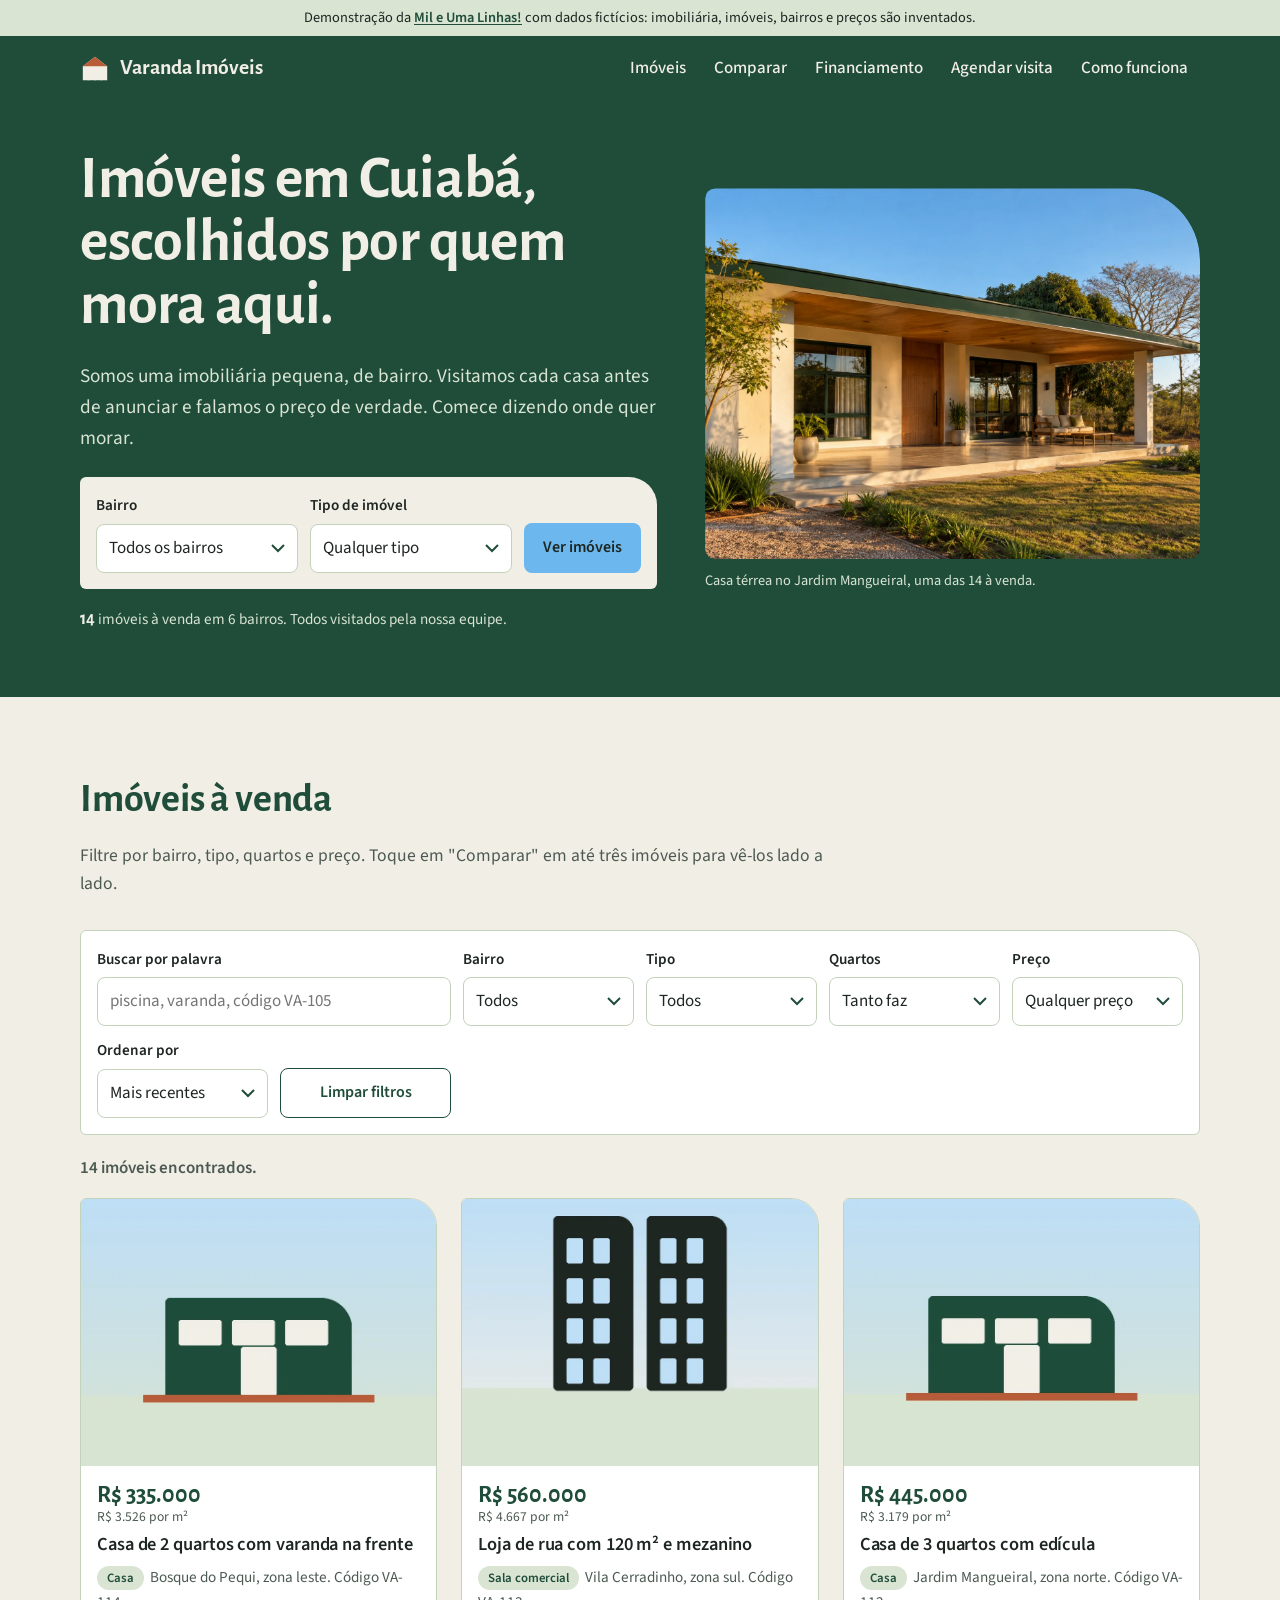
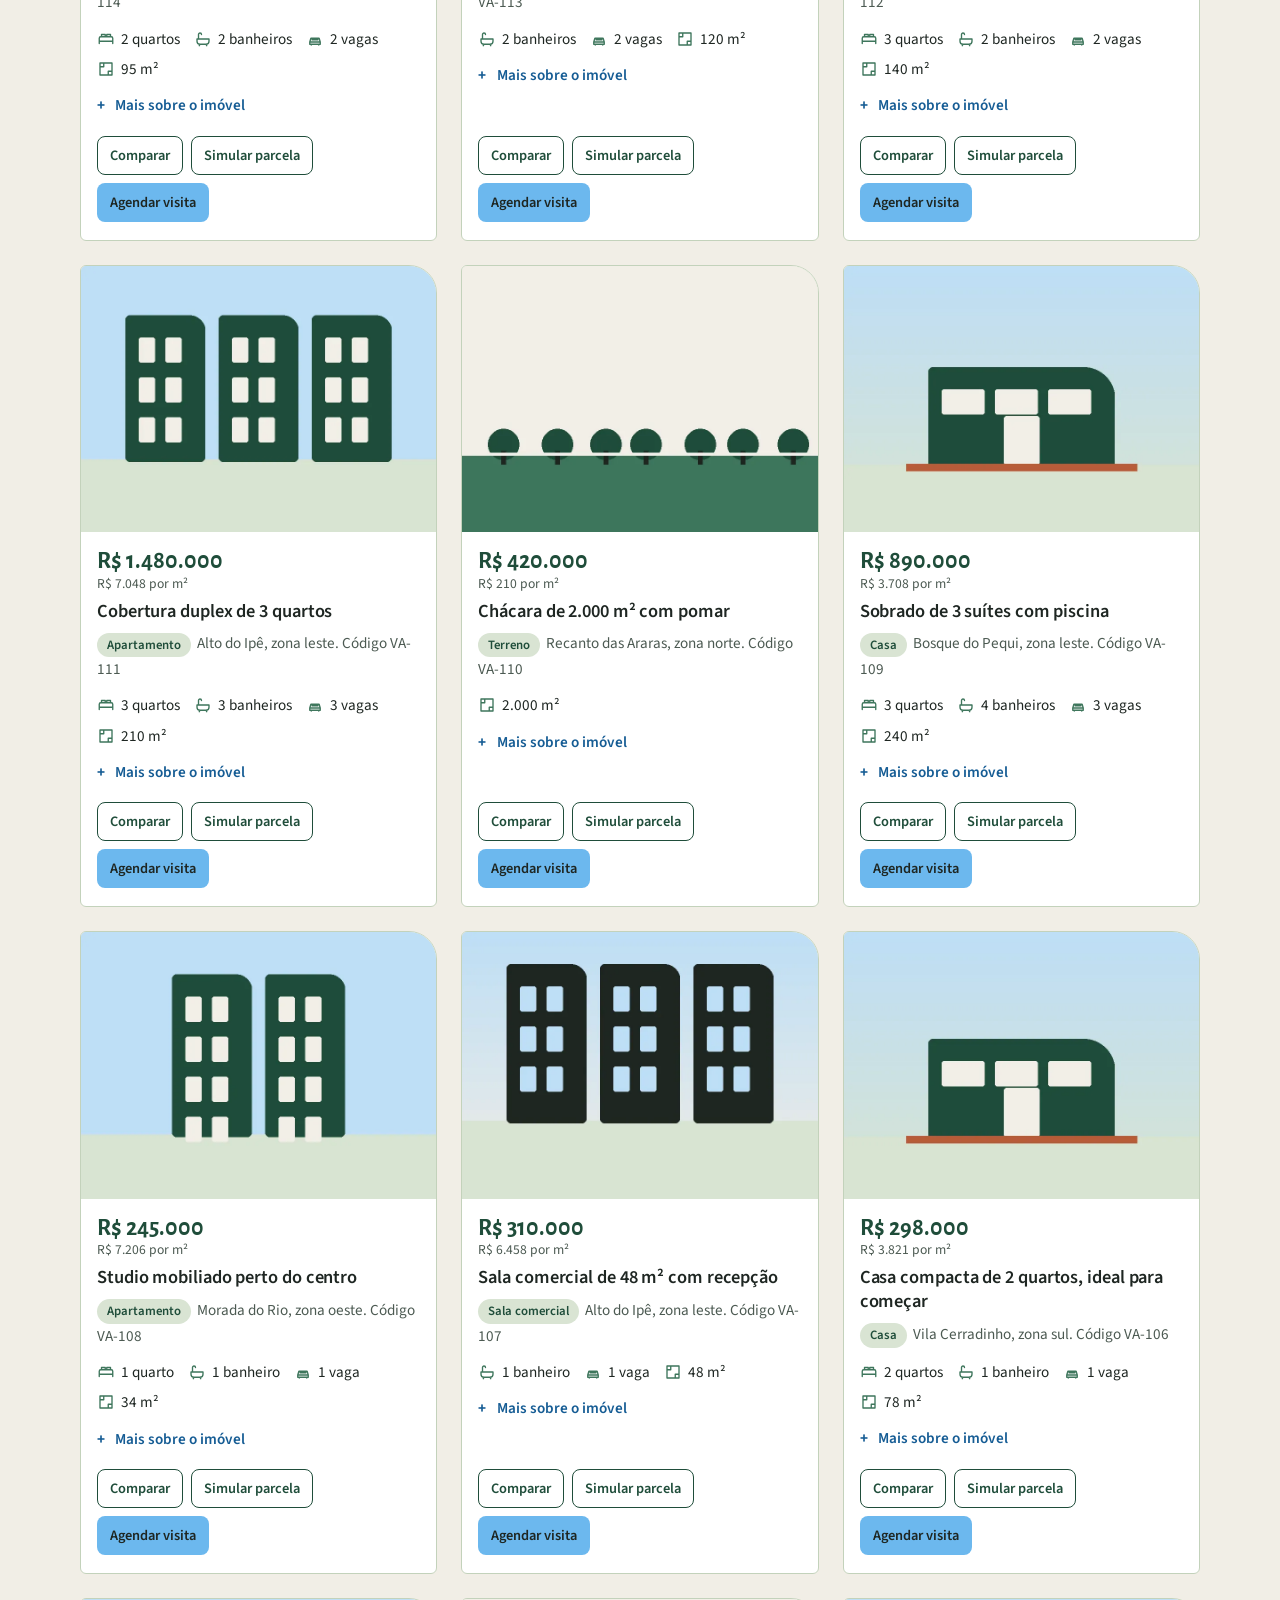
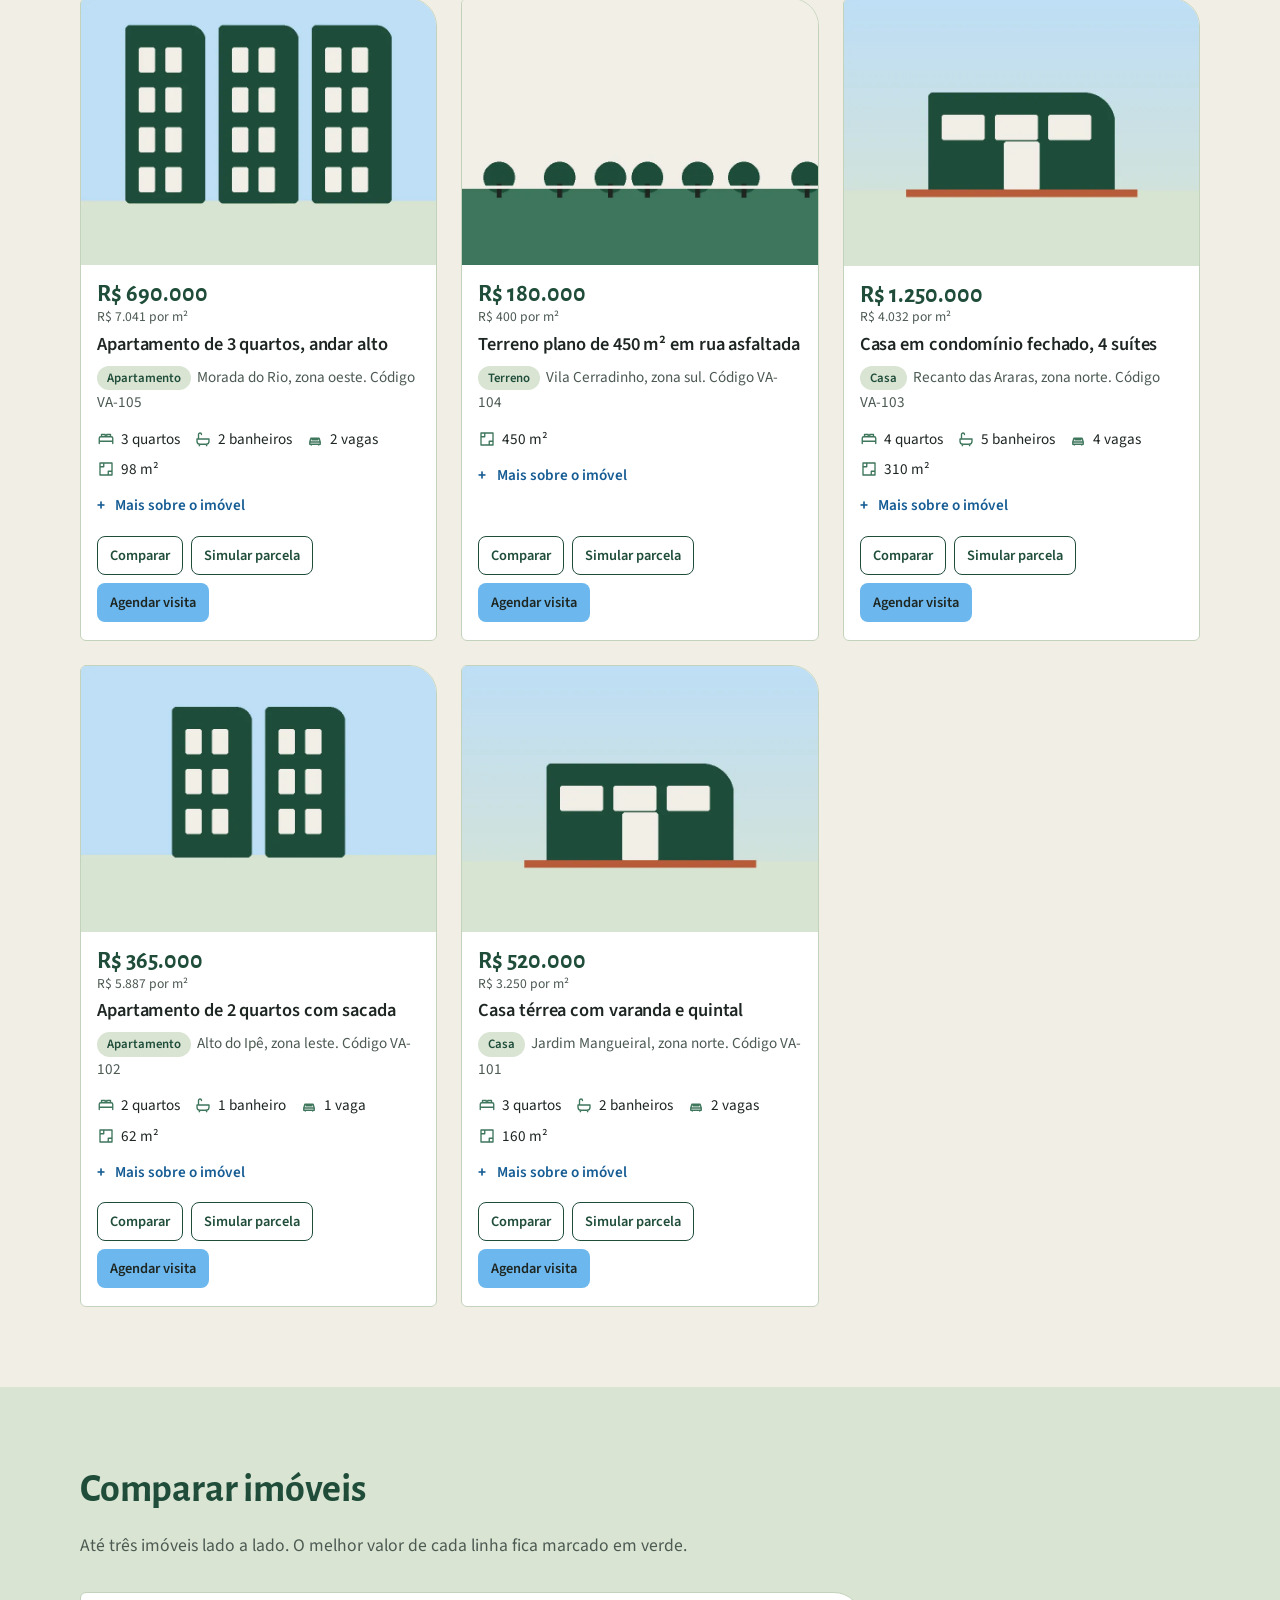
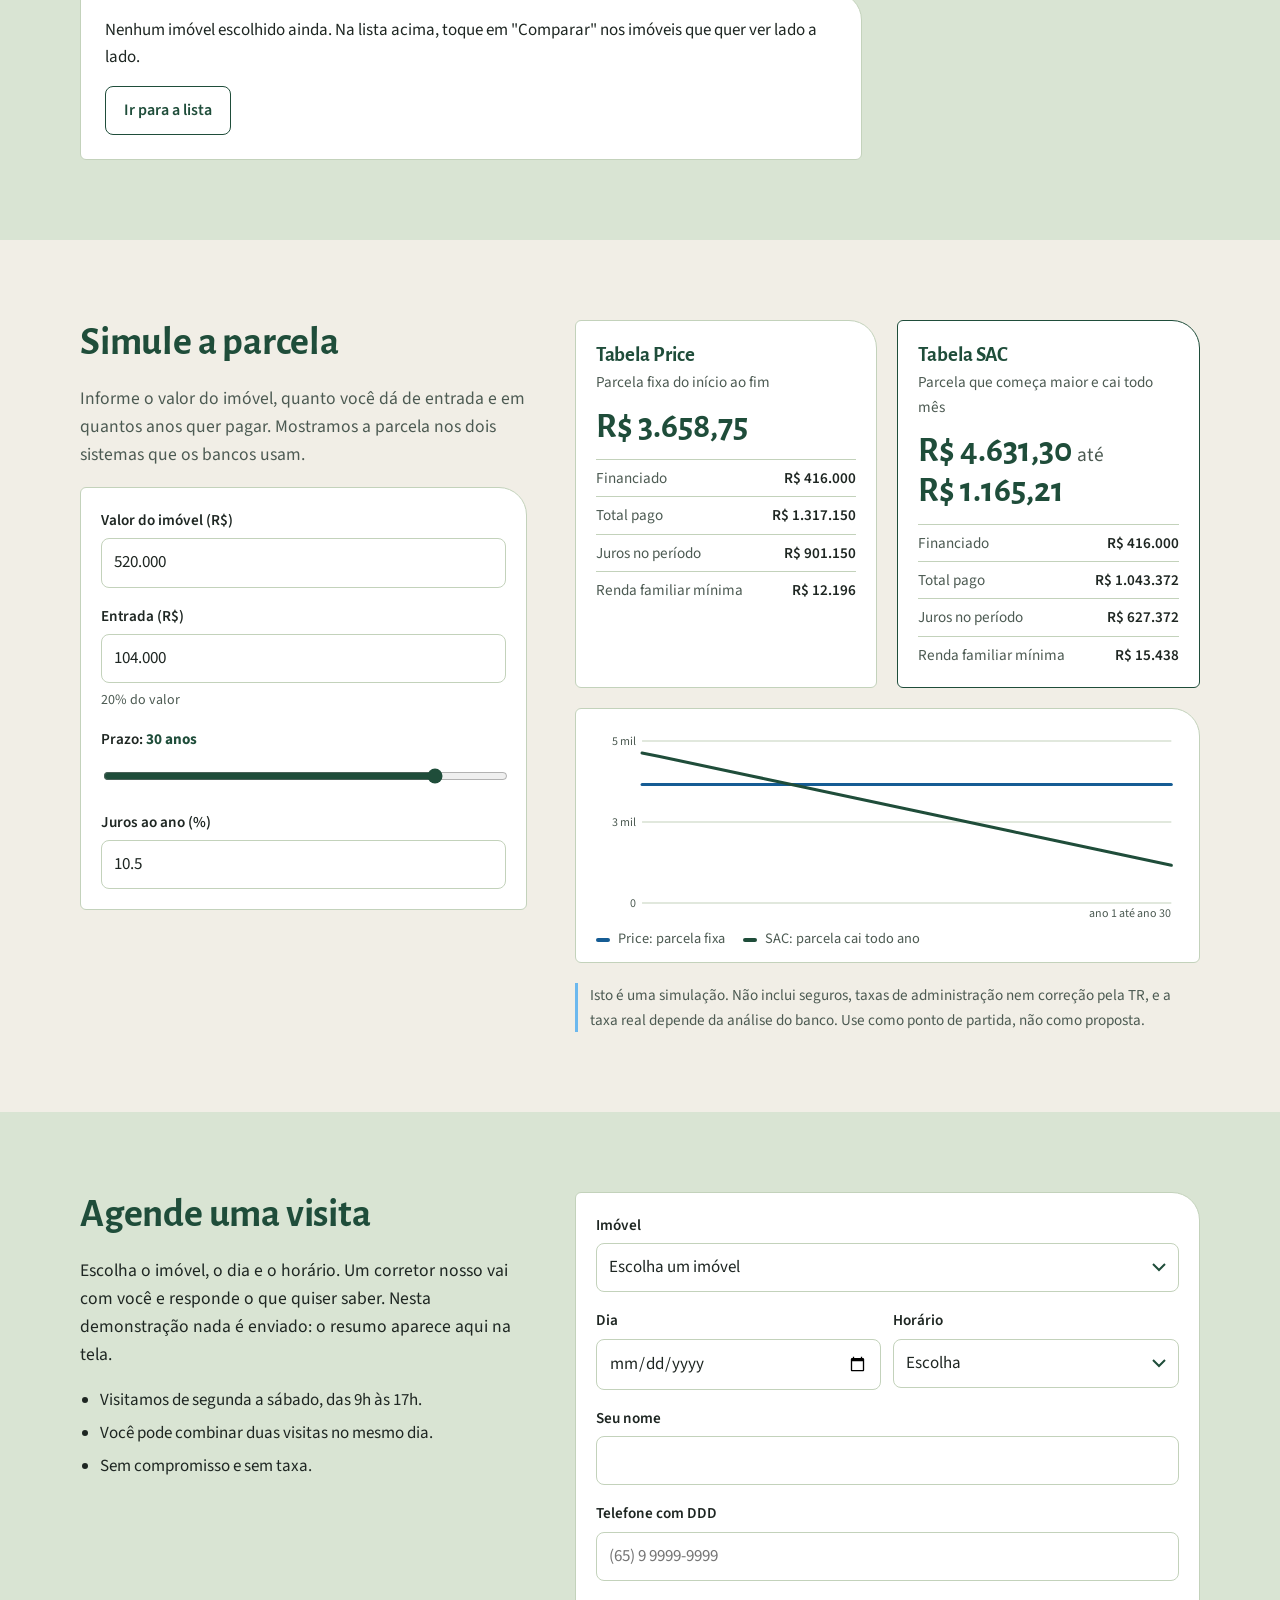
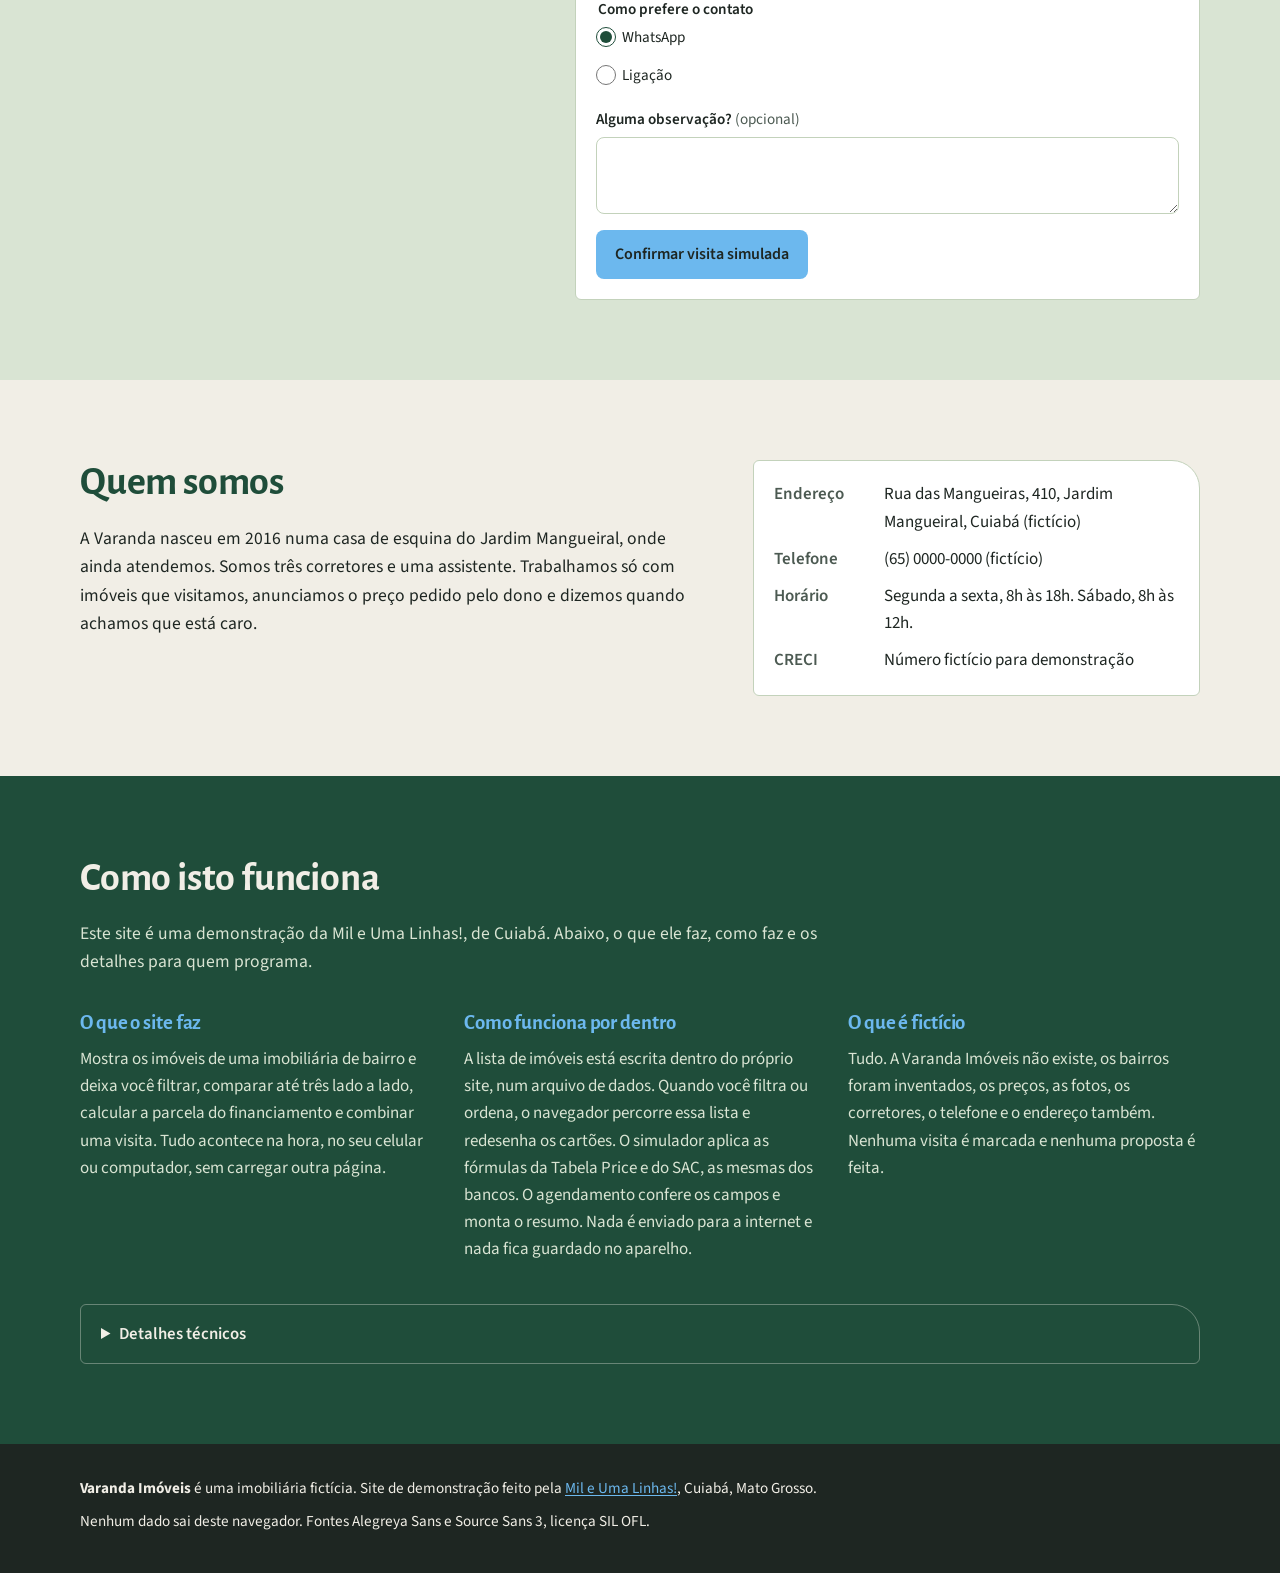
==== commit 526c62b8: "Foto de hero gerada no Canva troca a provisória Troca img/hero.webp pela foto gerada por IA no Canva" ====
--- a/index.html
+++ b/index.html
@@ -75,7 +75,7 @@
           <p class="hero-nota"><span id="hero-total">14</span> imóveis à venda em 6 bairros. Todos visitados pela nossa equipe.</p>
         </div>
         <figure class="hero-figura">
-          <img class="hero-foto" src="img/hero.webp" width="1600" height="1200" alt="Casa térrea com varanda ampla em fim de tarde, com o cerrado ao fundo" fetchpriority="high">
+          <img class="hero-foto" src="img/hero.webp" width="1440" height="1080" alt="Casa térrea com varanda ampla e telhado verde no fim da tarde, com o cerrado ao fundo. Imagem gerada por IA, ilustrativa." fetchpriority="high">
           <figcaption class="hero-legenda">Casa térrea no Jardim Mangueiral, uma das 14 à venda.</figcaption>
         </figure>
       </div>
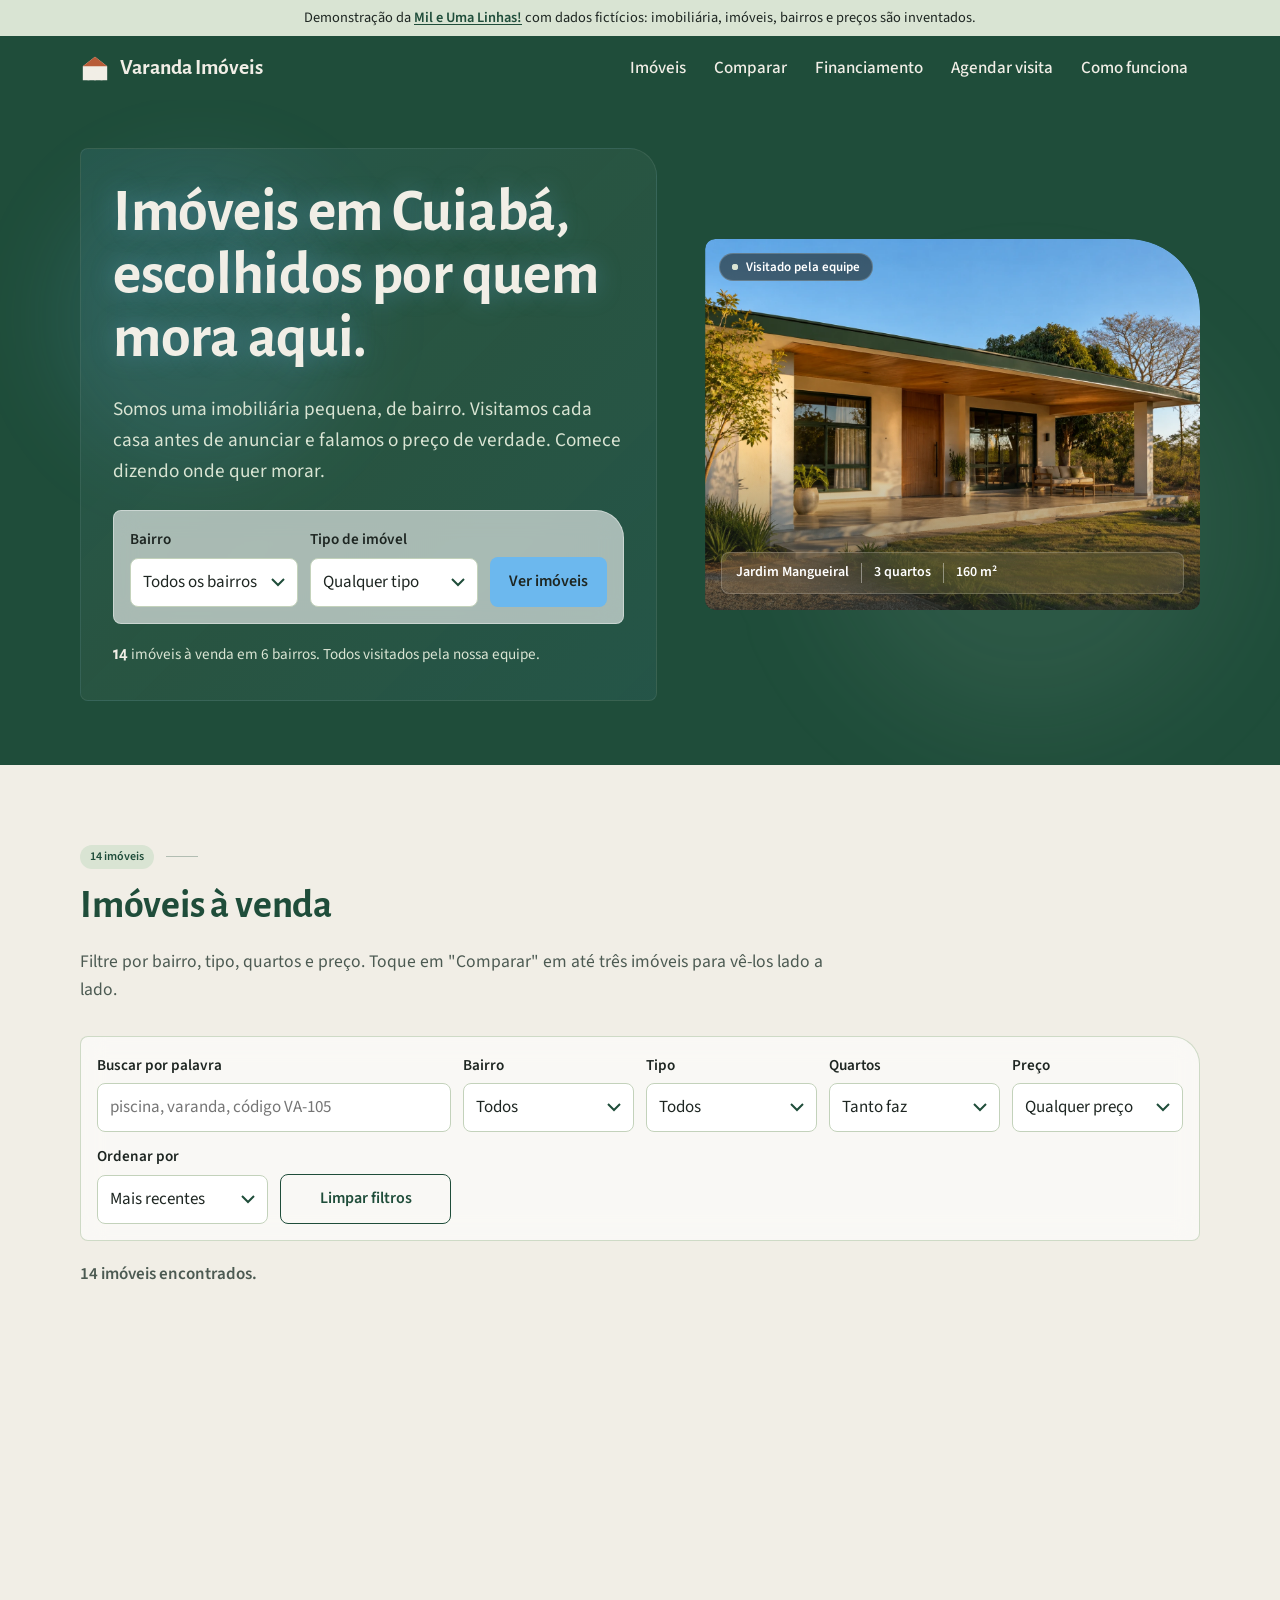
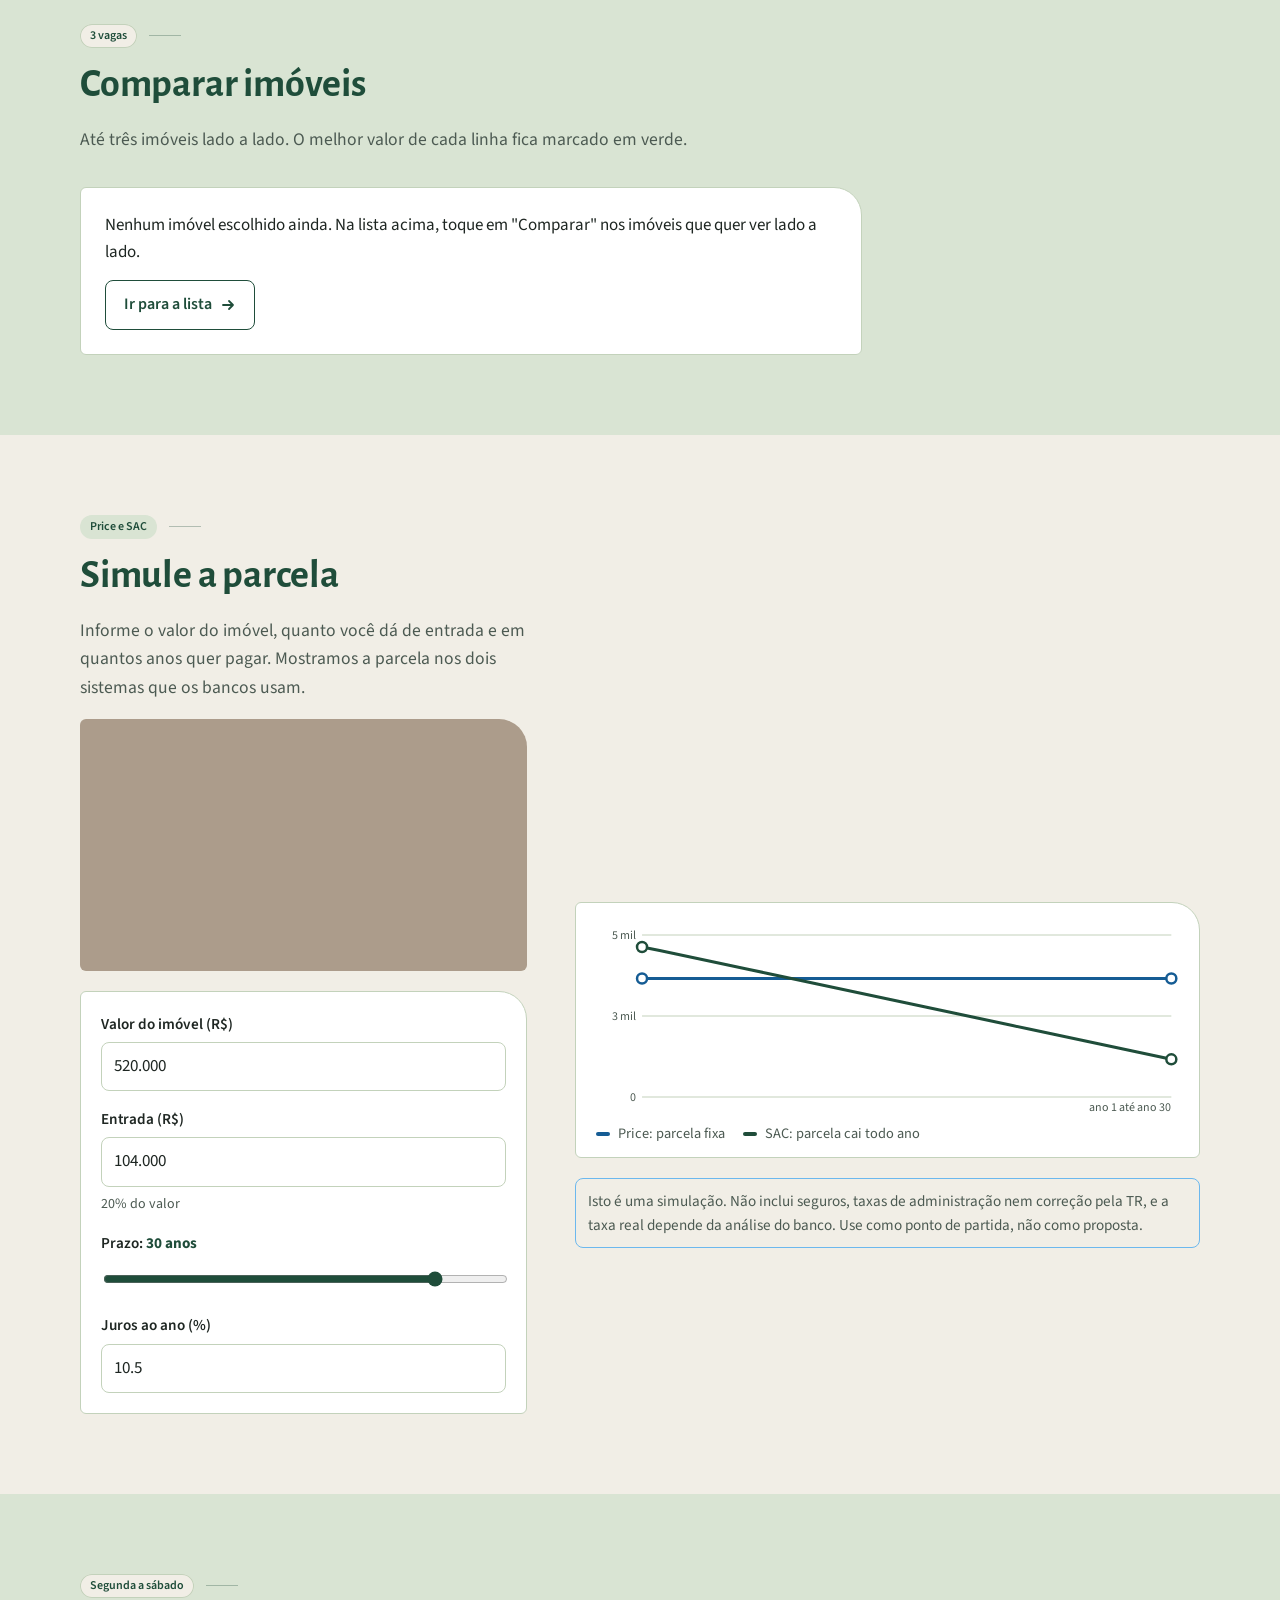
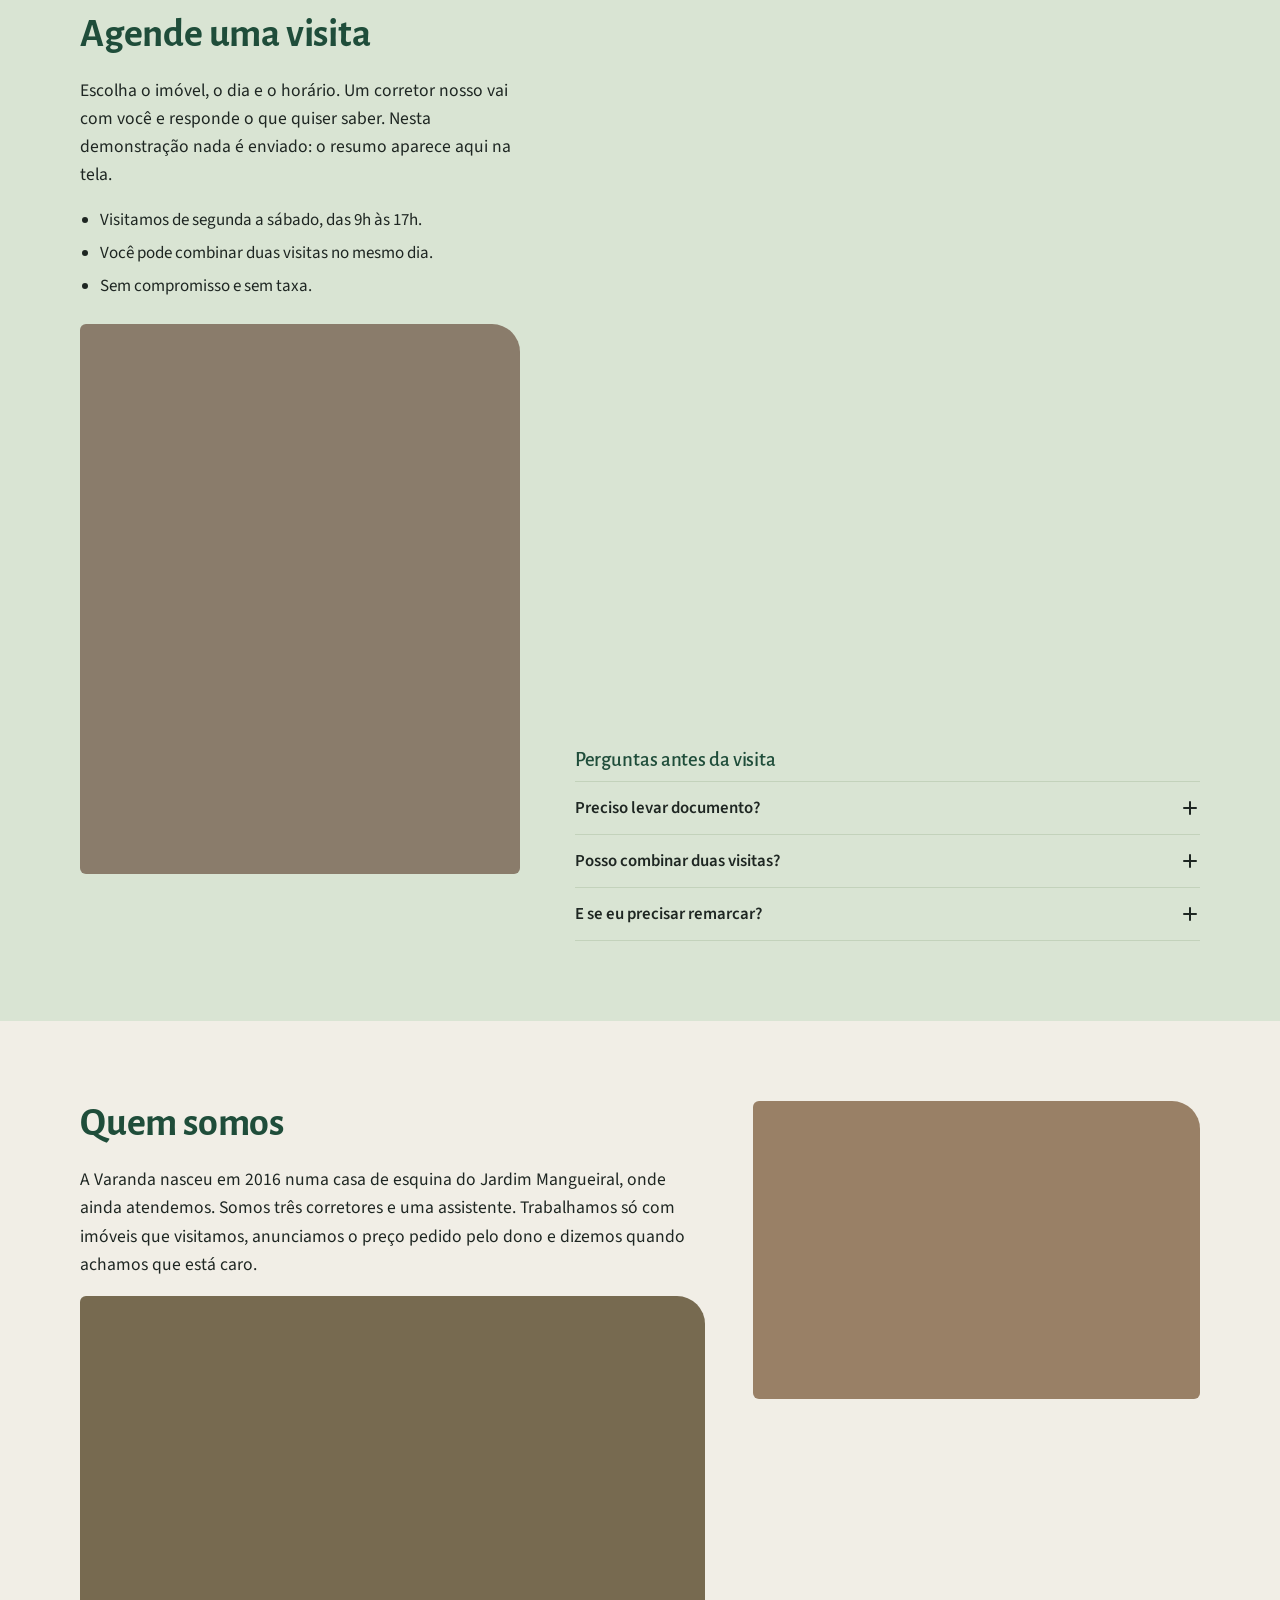
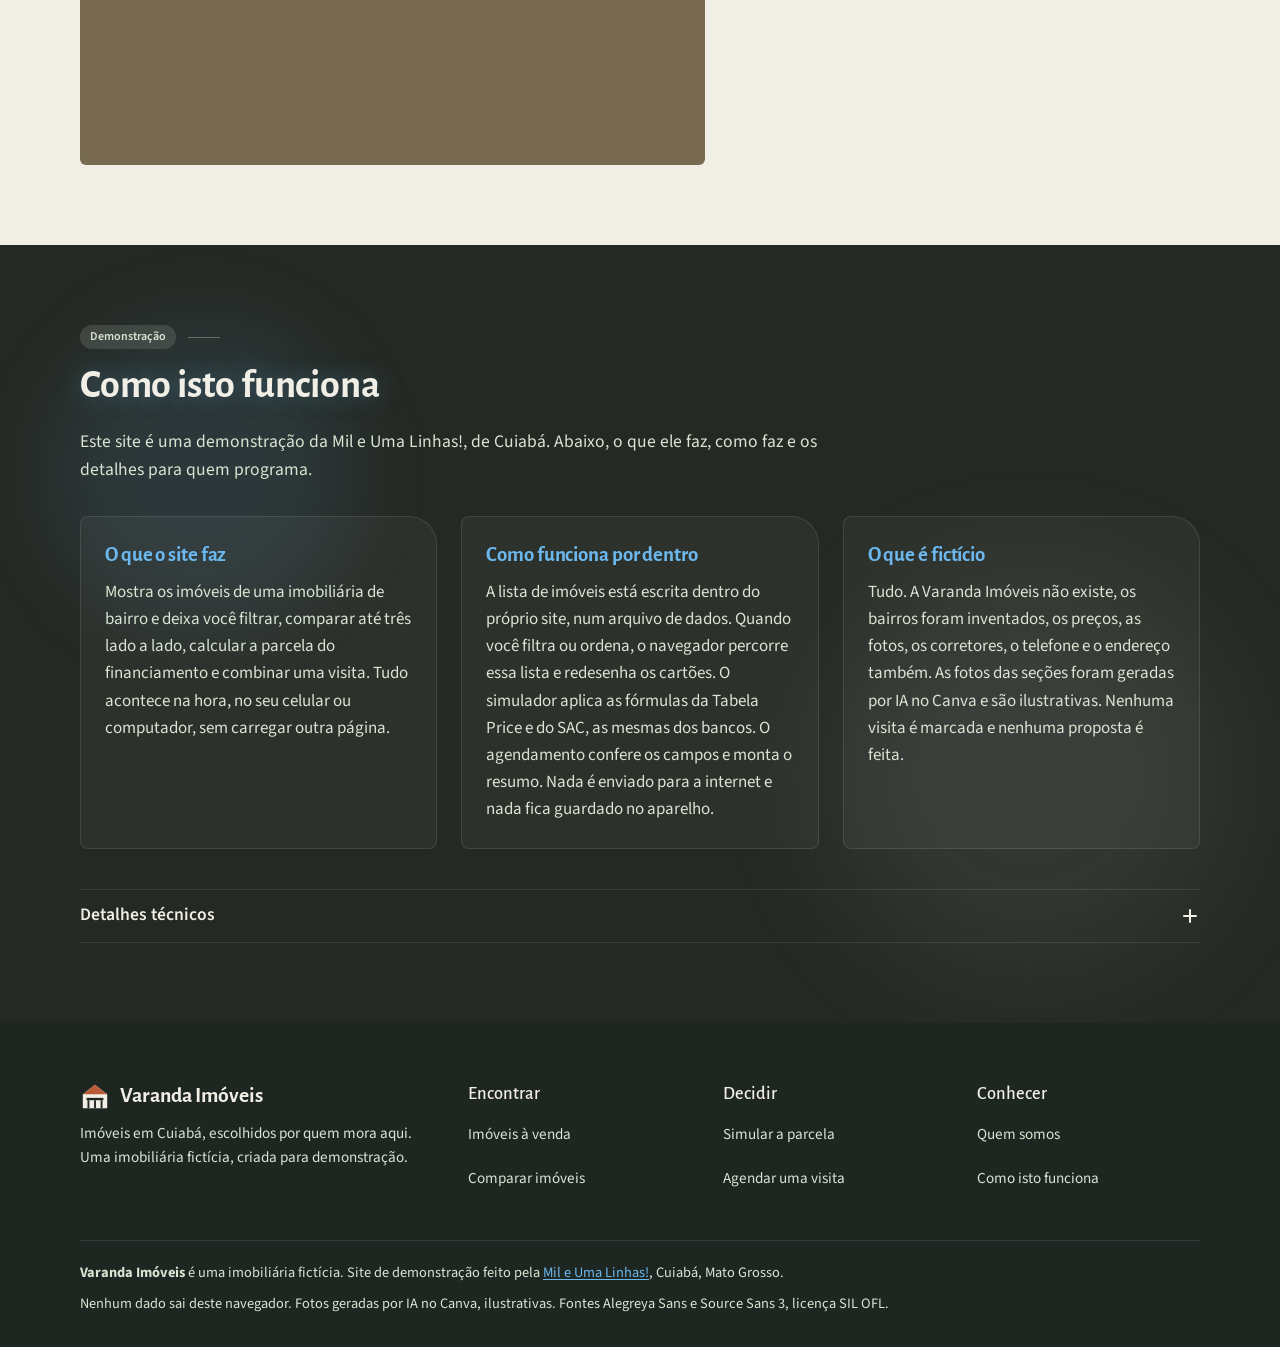
==== commit 0449b234: "Leva final: Spectra + Glass Green e fotos reais Aplica a dupla de design systems da leva final sem m" ====
--- a/index.html
+++ b/index.html
@@ -75,8 +75,16 @@
           <p class="hero-nota"><span id="hero-total">14</span> imóveis à venda em 6 bairros. Todos visitados pela nossa equipe.</p>
         </div>
         <figure class="hero-figura">
-          <img class="hero-foto" src="img/hero.webp" width="1440" height="1080" alt="Casa térrea com varanda ampla e telhado verde no fim da tarde, com o cerrado ao fundo. Imagem gerada por IA, ilustrativa." fetchpriority="high">
-          <figcaption class="hero-legenda">Casa térrea no Jardim Mangueiral, uma das 14 à venda.</figcaption>
+          <img class="hero-foto" src="img/hero.webp" width="1440" height="1080" alt="Casa térrea com varanda ampla e telhado verde no fim da tarde, com o cerrado ao fundo. Imagem gerada por IA, ilustrativa." fetchpriority="high" decoding="async">
+          <span class="pilula-status hero-pilula"><span class="pilula-ponto" aria-hidden="true"></span>Visitado pela equipe</span>
+          <figcaption class="hero-stats">
+            <span class="visualmente-oculto">Casa térrea à venda:</span>
+            <ul>
+              <li>Jardim Mangueiral</li>
+              <li>3 quartos</li>
+              <li>160 m²</li>
+            </ul>
+          </figcaption>
         </figure>
       </div>
     </section>
@@ -84,6 +92,7 @@
     <section class="secao" id="imoveis" aria-labelledby="imoveis-titulo">
       <div class="miolo">
         <div class="secao-cabeca">
+          <p class="secao-indice"><span class="indice-chip">14 imóveis</span><span class="indice-traco" aria-hidden="true"></span></p>
           <h2 id="imoveis-titulo">Imóveis à venda</h2>
           <p>Filtre por bairro, tipo, quartos e preço. Toque em "Comparar" em até três imóveis para vê-los lado a lado.</p>
         </div>
@@ -142,12 +151,13 @@
     <section class="secao secao-folha" id="comparar" aria-labelledby="comparar-titulo">
       <div class="miolo">
         <div class="secao-cabeca">
+          <p class="secao-indice"><span class="indice-chip">3 vagas</span><span class="indice-traco" aria-hidden="true"></span></p>
           <h2 id="comparar-titulo">Comparar imóveis</h2>
           <p>Até três imóveis lado a lado. O melhor valor de cada linha fica marcado em verde.</p>
         </div>
         <div class="comparar-vazio" id="comparar-vazio">
           <p>Nenhum imóvel escolhido ainda. Na lista acima, toque em "Comparar" nos imóveis que quer ver lado a lado.</p>
-          <a class="botao botao-leve" href="#imoveis">Ir para a lista</a>
+          <a class="botao botao-leve" href="#imoveis">Ir para a lista <svg class="botao-seta" viewBox="0 0 16 16" aria-hidden="true" focusable="false"><path d="M3 8h10M9 4l4 4-4 4" fill="none" stroke="currentColor" stroke-width="1.8" stroke-linecap="round" stroke-linejoin="round"/></svg></a>
         </div>
         <div class="comparar-area" id="comparar-area" hidden>
           <div class="tabela-rolagem">
@@ -166,8 +176,12 @@
     <section class="secao" id="financiamento" aria-labelledby="fin-titulo">
       <div class="miolo fin-grade">
         <div class="fin-texto">
+          <p class="secao-indice"><span class="indice-chip">Price e SAC</span><span class="indice-traco" aria-hidden="true"></span></p>
           <h2 id="fin-titulo">Simule a parcela</h2>
           <p>Informe o valor do imóvel, quanto você dá de entrada e em quantos anos quer pagar. Mostramos a parcela nos dois sistemas que os bancos usam.</p>
+          <figure class="fin-foto">
+            <img src="img/financiamento-chaves.webp" width="1456" height="816" loading="lazy" decoding="async" alt="Molho de chaves novo sobre uma mesa de madeira clara ao lado de uma planta de imóvel dobrada e uma xícara de café, com luz de janela.">
+          </figure>
           <form class="fin-form" id="fin-form" novalidate>
             <div class="campo">
               <label for="fin-valor">Valor do imóvel (R$)</label>
@@ -190,7 +204,7 @@
           </form>
         </div>
         <div class="fin-resultado" id="fin-resultado" aria-live="polite">
-          <div class="fin-cartao fin-price">
+          <div class="fin-cartao fin-price revelar revelar-escala">
             <h3>Tabela Price</h3>
             <p class="fin-rotulo">Parcela fixa do início ao fim</p>
             <p class="fin-valor-grande" id="price-parcela">R$ 0</p>
@@ -201,7 +215,7 @@
               <div><dt>Renda familiar mínima</dt><dd id="price-renda">R$ 0</dd></div>
             </dl>
           </div>
-          <div class="fin-cartao fin-sac">
+          <div class="fin-cartao fin-sac revelar revelar-escala">
             <h3>Tabela SAC</h3>
             <p class="fin-rotulo">Parcela que começa maior e cai todo mês</p>
             <p class="fin-valor-grande"><span id="sac-primeira">R$ 0</span> <span class="fin-ate">até</span> <span id="sac-ultima">R$ 0</span></p>
@@ -221,6 +235,7 @@
     <section class="secao secao-folha" id="visita" aria-labelledby="visita-titulo">
       <div class="miolo visita-grade">
         <div class="visita-texto">
+          <p class="secao-indice"><span class="indice-chip">Segunda a sábado</span><span class="indice-traco" aria-hidden="true"></span></p>
           <h2 id="visita-titulo">Agende uma visita</h2>
           <p>Escolha o imóvel, o dia e o horário. Um corretor nosso vai com você e responde o que quiser saber. Nesta demonstração nada é enviado: o resumo aparece aqui na tela.</p>
           <ul class="visita-lista">
@@ -228,8 +243,32 @@
             <li>Você pode combinar duas visitas no mesmo dia.</li>
             <li>Sem compromisso e sem taxa.</li>
           </ul>
-        </div>
-        <form class="visita-form" id="visita-form" novalidate>
+          <figure class="visita-foto">
+            <img src="img/visita-varanda.webp" width="1152" height="1440" loading="lazy" decoding="async" alt="Corretora e casal vistos de costas na varanda de uma casa vazia, olhando o quintal com uma mangueira, em luz de fim de tarde.">
+          </figure>
+        </div>
+        <div class="visita-perguntas sanfona" data-sanfona>
+          <h3>Perguntas antes da visita</h3>
+          <div class="sanfona-item">
+            <h4 class="sanfona-cabeca"><button class="sanfona-botao" id="sf-doc-botao" type="button" aria-expanded="false" aria-controls="sf-doc">Preciso levar documento?<span class="sanfona-icone" aria-hidden="true"></span></button></h4>
+            <div class="sanfona-painel" id="sf-doc" role="region" aria-labelledby="sf-doc-botao">
+              <div class="sanfona-conteudo"><p>Para ver o imóvel, não. Leve só um documento com foto, porque alguns prédios pedem na portaria. Comprovante de renda e certidões só entram se você decidir fazer uma proposta.</p></div>
+            </div>
+          </div>
+          <div class="sanfona-item">
+            <h4 class="sanfona-cabeca"><button class="sanfona-botao" id="sf-duas-botao" type="button" aria-expanded="false" aria-controls="sf-duas">Posso combinar duas visitas?<span class="sanfona-icone" aria-hidden="true"></span></button></h4>
+            <div class="sanfona-painel" id="sf-duas" role="region" aria-labelledby="sf-duas-botao">
+              <div class="sanfona-conteudo"><p>Pode. Agende a primeira aqui e escreva na observação o código do segundo imóvel. O corretor monta o roteiro com pelo menos uma hora entre as duas.</p></div>
+            </div>
+          </div>
+          <div class="sanfona-item">
+            <h4 class="sanfona-cabeca"><button class="sanfona-botao" id="sf-remarcar-botao" type="button" aria-expanded="false" aria-controls="sf-remarcar">E se eu precisar remarcar?<span class="sanfona-icone" aria-hidden="true"></span></button></h4>
+            <div class="sanfona-painel" id="sf-remarcar" role="region" aria-labelledby="sf-remarcar-botao">
+              <div class="sanfona-conteudo"><p>Responda a mensagem de confirmação com o novo dia. Não tem custo e você não precisa explicar o motivo.</p></div>
+            </div>
+          </div>
+        </div>
+        <form class="visita-form revelar" id="visita-form" novalidate>
           <div class="campo">
             <label for="v-imovel">Imóvel</label>
             <select id="v-imovel" name="imovel" required>
@@ -282,19 +321,31 @@
         <div>
           <h2 id="sobre-titulo">Quem somos</h2>
           <p>A Varanda nasceu em 2016 numa casa de esquina do Jardim Mangueiral, onde ainda atendemos. Somos três corretores e uma assistente. Trabalhamos só com imóveis que visitamos, anunciamos o preço pedido pelo dono e dizemos quando achamos que está caro.</p>
-        </div>
-        <dl class="sobre-dados">
+          <figure class="sobre-foto">
+            <img src="img/sede-casa-esquina.webp" width="1456" height="1088" loading="lazy" decoding="async" alt="Casa de esquina de bairro em Cuiabá, com varanda de madeira clara, esquadrias verde-escuras e uma mangueira na calçada, no fim da tarde.">
+          </figure>
+        </div>
+        <div class="sobre-lado">
+        <figure class="equipe-foto">
+          <img src="img/equipe-corretores.webp" width="1456" height="970" loading="lazy" decoding="async" alt="Três corretores e uma assistente conversando na varanda de madeira da imobiliária, vistos de costas e de lado, com pastas e um tablet, no fim da tarde.">
+        </figure>
+        <dl class="sobre-dados revelar">
           <div><dt>Endereço</dt><dd>Rua das Mangueiras, 410, Jardim Mangueiral, Cuiabá (fictício)</dd></div>
           <div><dt>Telefone</dt><dd>(65) 0000-0000 (fictício)</dd></div>
           <div><dt>Horário</dt><dd>Segunda a sexta, 8h às 18h. Sábado, 8h às 12h.</dd></div>
           <div><dt>CRECI</dt><dd>Número fictício para demonstração</dd></div>
         </dl>
+        </div>
       </div>
     </section>
 
     <section class="secao secao-escura" id="como-funciona" aria-labelledby="cf-titulo">
+      <figure class="cf-foto">
+        <img src="img/bairro-rua.webp" width="1456" height="816" loading="lazy" decoding="async" alt="Rua arborizada de bairro residencial em Cuiabá ao entardecer, com casas térreas de muros baixos, ipês e céu limpo escurecendo.">
+      </figure>
       <div class="miolo">
         <div class="secao-cabeca">
+          <p class="secao-indice"><span class="indice-chip">Demonstração</span><span class="indice-traco" aria-hidden="true"></span></p>
           <h2 id="cf-titulo">Como isto funciona</h2>
           <p>Este site é uma demonstração da Mil e Uma Linhas!, de Cuiabá. Abaixo, o que ele faz, como faz e os detalhes para quem programa.</p>
         </div>
@@ -309,31 +360,77 @@
           </div>
           <div>
             <h3>O que é fictício</h3>
-            <p>Tudo. A Varanda Imóveis não existe, os bairros foram inventados, os preços, as fotos, os corretores, o telefone e o endereço também. Nenhuma visita é marcada e nenhuma proposta é feita.</p>
-          </div>
-        </div>
-        <details class="cf-tecnico">
-          <summary>Detalhes técnicos</summary>
+            <p>Tudo. A Varanda Imóveis não existe, os bairros foram inventados, os preços, as fotos, os corretores, o telefone e o endereço também. As fotos das seções foram geradas por IA no Canva e são ilustrativas. Nenhuma visita é marcada e nenhuma proposta é feita.</p>
+          </div>
+        </div>
+        <div class="cf-tecnico sanfona" data-sanfona>
+          <div class="sanfona-item">
+            <h3 class="sanfona-cabeca"><button class="sanfona-botao" id="cf-tecnico-botao" type="button" aria-expanded="false" aria-controls="cf-tecnico-painel">Detalhes técnicos<span class="sanfona-icone" aria-hidden="true"></span></button></h3>
+            <div class="sanfona-painel" id="cf-tecnico-painel" role="region" aria-labelledby="cf-tecnico-botao">
+              <div class="sanfona-conteudo">
+                <ul>
+                  <li>HTML, CSS e JavaScript puros. Sem framework, sem biblioteca, sem CDN, sem fonte externa, sem analytics.</li>
+                  <li>Dados em <code>js/dados.js</code> (14 imóveis, 6 bairros fictícios). A busca filtra por texto, bairro, tipo, quartos mínimos e faixa de preço, e ordena por preço, área ou preço por m².</li>
+                  <li>Simulador: Price com <code>P = V · i / (1 − (1 + i)^−n)</code>; SAC com amortização constante <code>V / n</code> e juros sobre o saldo. Taxa mensal obtida da anual por capitalização composta: <code>i = (1 + a)^(1/12) − 1</code>. Renda mínima considera parcela de até 30% da renda.</li>
+                  <li>Comparador guarda até três ids em memória; a tabela é gerada por DOM, sem <code>innerHTML</code> com dados do visitante.</li>
+                  <li>Agendamento valida data (a partir de amanhã, sem domingo), horário, nome e telefone com DDD; o corretor do resumo é escolhido de forma determinística pelo id do imóvel.</li>
+                  <li><code>Content-Security-Policy</code> por meta tag: <code>default-src 'self'</code>, sem script inline, sem atributo <code>style</code>, <code>connect-src 'none'</code>, <code>form-action 'none'</code>.</li>
+                  <li>Sem <code>localStorage</code>, cookies ou qualquer gravação no aparelho. Recarregar a página zera tudo.</li>
+                  <li>Efeitos visuais (luzes ambientes, vidro, cartões que inclinam, entradas ao rolar) em CSS puro e um <code>IntersectionObserver</code>; tudo desligado com <code>prefers-reduced-motion</code>.</li>
+                  <li>Acessibilidade: contraste AA, foco visível, <code>aria-live</code> nos resultados, botões de comparar com <code>aria-pressed</code>, perguntas com <code>aria-expanded</code>, <code>prefers-reduced-motion</code> respeitado.</li>
+                  <li>Testes com Playwright em <code>tests/site.cjs</code> (1280x900, iPhone 13 e 320px).</li>
+                </ul>
+              </div>
+            </div>
+          </div>
+        </div>
+      </div>
+    </section>
+  </main>
+
+  <footer class="rodape">
+    <div class="miolo">
+      <div class="rodape-grade">
+        <div class="rodape-marca">
+          <p class="rodape-nome">
+            <svg class="marca-sinal" viewBox="0 0 32 32" aria-hidden="true" focusable="false">
+              <path d="M3 14 L16 4 L29 14 V29 H3 Z" fill="currentColor"/>
+              <path d="M3 14 L16 4 L29 14 H3 Z" fill="#B85C38"/>
+              <rect x="7" y="18" width="18" height="2.5" fill="#1E2622"/>
+              <rect x="8" y="20.5" width="2" height="8.5" fill="#1E2622"/>
+              <rect x="15" y="20.5" width="2" height="8.5" fill="#1E2622"/>
+              <rect x="22" y="20.5" width="2" height="8.5" fill="#1E2622"/>
+            </svg>
+            Varanda Imóveis
+          </p>
+          <p>Imóveis em Cuiabá, escolhidos por quem mora aqui. Uma imobiliária fictícia, criada para demonstração.</p>
+        </div>
+        <nav class="rodape-coluna" aria-label="Encontrar um imóvel">
+          <p class="rodape-titulo">Encontrar</p>
           <ul>
-            <li>HTML, CSS e JavaScript puros. Sem framework, sem biblioteca, sem CDN, sem fonte externa, sem analytics.</li>
-            <li>Dados em <code>js/dados.js</code> (14 imóveis, 6 bairros fictícios). A busca filtra por texto, bairro, tipo, quartos mínimos e faixa de preço, e ordena por preço, área ou preço por m².</li>
-            <li>Simulador: Price com <code>P = V · i / (1 − (1 + i)^−n)</code>; SAC com amortização constante <code>V / n</code> e juros sobre o saldo. Taxa mensal obtida da anual por capitalização composta: <code>i = (1 + a)^(1/12) − 1</code>. Renda mínima considera parcela de até 30% da renda.</li>
-            <li>Comparador guarda até três ids em memória; a tabela é gerada por DOM, sem <code>innerHTML</code> com dados do visitante.</li>
-            <li>Agendamento valida data (a partir de amanhã, sem domingo), horário, nome e telefone com DDD; o corretor do resumo é escolhido de forma determinística pelo id do imóvel.</li>
-            <li><code>Content-Security-Policy</code> por meta tag: <code>default-src 'self'</code>, sem script inline, sem atributo <code>style</code>, <code>connect-src 'none'</code>, <code>form-action 'none'</code>.</li>
-            <li>Sem <code>localStorage</code>, cookies ou qualquer gravação no aparelho. Recarregar a página zera tudo.</li>
-            <li>Acessibilidade: contraste AA, foco visível, <code>aria-live</code> nos resultados, botões de comparar com <code>aria-pressed</code>, <code>prefers-reduced-motion</code> respeitado.</li>
-            <li>Testes com Playwright em <code>tests/site.cjs</code> (1280x900, iPhone 13 e 320px).</li>
+            <li><a href="#imoveis">Imóveis à venda</a></li>
+            <li><a href="#comparar">Comparar imóveis</a></li>
           </ul>
-        </details>
-      </div>
-    </section>
-  </main>
-
-  <footer class="rodape">
-    <div class="miolo rodape-miolo">
-      <p><strong>Varanda Imóveis</strong> é uma imobiliária fictícia. Site de demonstração feito pela <a href="https://mileumalinhas.com.br">Mil e Uma Linhas!</a>, Cuiabá, Mato Grosso.</p>
-      <p>Nenhum dado sai deste navegador. Fontes Alegreya Sans e Source Sans 3, licença SIL OFL.</p>
+        </nav>
+        <nav class="rodape-coluna" aria-label="Decidir e visitar">
+          <p class="rodape-titulo">Decidir</p>
+          <ul>
+            <li><a href="#financiamento">Simular a parcela</a></li>
+            <li><a href="#visita">Agendar uma visita</a></li>
+          </ul>
+        </nav>
+        <nav class="rodape-coluna" aria-label="Sobre a imobiliária e o site">
+          <p class="rodape-titulo">Conhecer</p>
+          <ul>
+            <li><a href="#sobre">Quem somos</a></li>
+            <li><a href="#como-funciona">Como isto funciona</a></li>
+          </ul>
+        </nav>
+      </div>
+      <div class="rodape-legal">
+        <p><strong>Varanda Imóveis</strong> é uma imobiliária fictícia. Site de demonstração feito pela <a href="https://mileumalinhas.com.br">Mil e Uma Linhas!</a>, Cuiabá, Mato Grosso.</p>
+        <p>Nenhum dado sai deste navegador. Fotos geradas por IA no Canva, ilustrativas. Fontes Alegreya Sans e Source Sans 3, licença SIL OFL.</p>
+      </div>
     </div>
   </footer>
 
--- a/css/estilo.css
+++ b/css/estilo.css
@@ -38,6 +38,9 @@
   --titulo: "Alegreya Sans", "Trebuchet MS", sans-serif;
   --texto: "Source Sans 3", "Segoe UI", sans-serif;
   --raio-telhado: 6px 28px 6px 6px;
+  --raio-vidro: 8px 28px 8px 8px;
+  --curva: cubic-bezier(0.4, 0, 0.2, 1);
+  --curva-sanfona: cubic-bezier(0.25, 1, 0.5, 1);
   --raio-campo: 8px;
   --largura: 1120px;
   --borda: 1px solid var(--folha-borda);
@@ -107,14 +110,35 @@
 }
 
 /* Hero */
-.hero { background: var(--cerrado); color: var(--areia); padding: 48px 0 64px; }
-.hero-miolo { display: grid; grid-template-columns: minmax(0, 7fr) minmax(0, 6fr); gap: 48px; align-items: center; }
-.hero h1 { color: var(--areia); margin-bottom: 0.4em; }
+.hero { background: var(--cerrado); color: var(--areia); padding: 48px 0 64px; position: relative; overflow: hidden; isolation: isolate; }
+.hero-miolo { display: grid; grid-template-columns: minmax(0, 7fr) minmax(0, 6fr); gap: 48px; align-items: center; position: relative; z-index: 1; perspective: 1200px; }
+.hero h1 { color: var(--areia); margin-bottom: 0.4em; text-shadow: 0 0 24px rgba(108, 184, 238, 0.35); }
+/* Painel de brilho (Glass Green) atrás do texto do hero */
+.hero-texto {
+  background: linear-gradient(135deg, rgba(108, 184, 238, 0.1), rgba(217, 228, 211, 0.05), rgba(108, 184, 238, 0.08));
+  border: 1px solid rgba(255, 255, 255, 0.08);
+  border-radius: var(--raio-vidro);
+  padding: 32px;
+}
 .hero-frase { font-size: 1.2rem; max-width: 34em; color: var(--folha); }
-.hero-busca { display: grid; grid-template-columns: 1fr 1fr auto; gap: 12px; align-items: end; background: var(--areia); padding: 16px; border-radius: var(--raio-telhado); margin-top: 24px; color: var(--carvao); }
+/* Vidro claro (Spectra) na busca do hero */
+.hero-busca {
+  display: grid; grid-template-columns: 1fr 1fr auto; gap: 12px; align-items: end;
+  background: rgba(255, 255, 255, 0.6);
+  -webkit-backdrop-filter: blur(12px); backdrop-filter: blur(12px);
+  border: 1px solid rgba(255, 255, 255, 0.4);
+  padding: 16px; border-radius: var(--raio-vidro); margin-top: 24px; color: var(--carvao);
+  transition: transform 700ms var(--curva);
+}
 .hero-nota { margin: 16px 0 0; color: var(--folha); font-size: 0.95rem; }
 .hero-nota span { font-family: var(--titulo); font-weight: 700; font-size: 1.15em; color: var(--areia); }
-.hero-figura { margin: 0; }
+.hero-figura { margin: 0; position: relative; border-radius: 10px 72px 10px 10px; transition: transform 400ms var(--curva), box-shadow 400ms var(--curva); }
+.hero-figura::after {
+  content: ""; position: absolute; left: 0; right: 0; bottom: 0; height: 45%;
+  background: linear-gradient(to top, rgba(30, 38, 34, 0.7), rgba(30, 38, 34, 0));
+  border-radius: 0 0 10px 10px; pointer-events: none;
+  animation: aparecer 600ms 700ms var(--curva) backwards;
+}
 .hero-foto {
   width: 100%;
   aspect-ratio: 4 / 3;
@@ -122,14 +146,31 @@
   border-radius: 10px 72px 10px 10px;
   background: var(--folha);
 }
-.hero-legenda { margin-top: 10px; font-size: 0.9rem; color: var(--folha); }
+/* Barra de estatísticas congelada (Glass Green) na base da foto */
+.hero-stats {
+  position: absolute; left: 16px; right: 16px; bottom: 16px; z-index: 2;
+  background: rgba(241, 238, 230, 0.12);
+  -webkit-backdrop-filter: blur(20px) saturate(180%); backdrop-filter: blur(20px) saturate(180%);
+  border: 1px solid rgba(255, 255, 255, 0.18); border-radius: 8px;
+  padding: 10px 14px; color: #FFFFFF; font-weight: 600; font-size: 14px; line-height: 1.4;
+  transition: transform 400ms var(--curva), background-color 400ms var(--curva);
+  animation: aparecer 600ms 800ms var(--curva) backwards;
+}
+.hero-stats ul { list-style: none; margin: 0; padding: 0; display: flex; flex-wrap: wrap; row-gap: 2px; font-variant-numeric: tabular-nums; }
+.hero-stats li + li { margin-left: 12px; padding-left: 12px; border-left: 1px solid rgba(255, 255, 255, 0.4); }
+.hero-pilula { position: absolute; top: 14px; left: 14px; z-index: 2; animation: aparecer 600ms 700ms var(--curva) backwards; }
 @media (max-width: 960px) {
   .hero-miolo { grid-template-columns: 1fr; gap: 32px; }
   .hero-figura { order: -1; }
   .hero-foto { border-radius: 8px 56px 8px 8px; }
+  .hero-figura { border-radius: 8px 56px 8px 8px; }
+  .hero-figura::after { border-radius: 0 0 8px 8px; }
 }
 @media (max-width: 720px) {
   .hero { padding: 24px 0 48px; }
+  .hero-texto { padding: 20px 16px; }
+  .hero-stats { left: 10px; right: 10px; bottom: 10px; padding: 8px 12px; font-size: 13px; }
+  .hero-pilula { top: 10px; left: 10px; }
   .hero-busca { grid-template-columns: 1fr; }
   .hero-busca .botao { width: 100%; }
 }
@@ -137,7 +178,9 @@
 /* Seções */
 .secao { padding: 80px 0; scroll-margin-top: 72px; }
 .secao-folha { background: var(--folha); }
-.secao-escura { background: var(--cerrado); color: var(--areia); }
+.secao-escura { background: var(--carvao); color: var(--areia); position: relative; overflow: hidden; isolation: isolate; }
+.secao-escura > .miolo { position: relative; z-index: 2; }
+.secao-escura h2 { text-shadow: 0 0 24px rgba(108, 184, 238, 0.35); }
 .secao-escura h2, .secao-escura h3 { color: var(--areia); }
 .secao-escura a { color: var(--areia); }
 .secao-escura p { color: var(--areia); }
@@ -175,11 +218,12 @@
 input[type="range"] { width: 100%; accent-color: var(--cerrado); min-height: 32px; }
 input[type="radio"] { accent-color: var(--cerrado); width: 20px; height: 20px; margin: 0 6px 0 0; }
 .campo-opcoes { border: 0; padding: 0; margin: 0; }
-.campo-opcoes label { display: inline-flex; align-items: center; margin-right: 16px; font-weight: 400; min-height: 32px; }
+.campo-opcoes label { display: inline-flex; align-items: center; margin-right: 16px; font-weight: 400; min-height: 44px; }
 .campo-dupla { display: grid; grid-template-columns: 1fr 1fr; gap: 12px; }
 @media (max-width: 400px) { .campo-dupla { grid-template-columns: 1fr; } }
+@media (max-width: 400px) { .hero-stats { font-size: 12px; padding: 7px 10px; } .hero-stats li + li { margin-left: 8px; padding-left: 8px; } }
 @media (max-width: 380px) { .marca { font-size: 1.15rem; gap: 8px; } .marca-sinal { width: 26px; height: 26px; } .menu-botao { padding: 8px 10px; } }
-.campo-erro { color: var(--telha-texto); font-weight: 600; margin: 0; padding: 10px 12px; border-left: 3px solid var(--telha); background: var(--branco); border-radius: 0 var(--raio-campo) var(--raio-campo) 0; }
+.campo-erro { color: var(--telha-texto); font-weight: 600; margin: 0; padding: 10px 12px; border: 1px solid var(--telha); background: var(--branco); border-radius: var(--raio-campo); }
 .campo-erro[hidden] { display: none; }
 .campo-invalido { border-color: var(--telha) !important; box-shadow: 0 0 0 2px rgba(184, 92, 56, 0.25); }
 
@@ -188,18 +232,36 @@
   font: inherit; font-weight: 600; font-size: 1rem;
   padding: 11px 18px; min-height: 46px;
   border-radius: var(--raio-campo); border: 1px solid transparent;
-  cursor: pointer; text-decoration: none; transition: background-color 120ms ease, color 120ms ease;
+  cursor: pointer; text-decoration: none;
+  transition: background-color 300ms var(--curva), color 300ms var(--curva), border-color 300ms var(--curva), box-shadow 300ms var(--curva);
+  -webkit-tap-highlight-color: transparent;
 }
 .botao-destaque { background: var(--ceu); color: var(--carvao); }
-.botao-destaque:hover { background: #8CC8F2; }
 .botao-leve { background: transparent; color: var(--cerrado); border-color: var(--cerrado); }
-.botao-leve:hover { background: rgba(31, 77, 58, 0.08); }
 .secao-escura .botao-leve { color: var(--areia); border-color: var(--areia); }
-.botao-mini { font-size: 0.9rem; padding: 7px 12px; min-height: 38px; }
+.botao-seta { width: 16px; height: 16px; flex: none; transition: transform 300ms var(--curva); }
+/* Botão escuro sólido (Spectra): o contorno Cerrado preenche no hover e a seta anda 4px */
+@media (hover: hover) {
+  .botao-destaque:hover { background: #8CC8F2; box-shadow: 0 8px 24px rgba(108, 184, 238, 0.25); }
+  .botao-leve:hover { background: var(--cerrado); color: var(--areia); }
+  .secao-escura .botao-leve:hover { background: var(--areia); color: var(--cerrado); }
+  .botao:hover .botao-seta { transform: translateX(4px); }
+}
+.botao-mini { font-size: 0.9rem; padding: 8px 12px; min-height: 44px; }
 .botao[aria-pressed="true"] { background: var(--cerrado); color: var(--areia); border-color: var(--cerrado); }
 
 /* Filtros e lista */
-.filtros { display: grid; grid-template-columns: repeat(6, minmax(0, 1fr)); gap: 12px; align-items: end; background: var(--branco); border: var(--borda); border-radius: var(--raio-telhado); padding: 16px; }
+.filtros {
+  display: grid; grid-template-columns: repeat(6, minmax(0, 1fr)); gap: 12px; align-items: end;
+  background: rgba(255, 255, 255, 0.6);
+  -webkit-backdrop-filter: blur(12px); backdrop-filter: blur(12px);
+  border: 1px solid rgba(195, 210, 187, 0.8);
+  border-radius: var(--raio-vidro); padding: 16px;
+  transition: transform 700ms var(--curva);
+}
+@media (hover: hover) and (pointer: fine) {
+  .hero-busca:hover, .filtros:hover { transform: scale(1.01); }
+}
 .campo-largo { grid-column: span 2; }
 .filtros .botao { align-self: end; }
 @media (max-width: 960px) { .filtros { grid-template-columns: repeat(3, minmax(0, 1fr)); } .campo-largo { grid-column: span 3; } }
@@ -212,7 +274,13 @@
 @media (max-width: 600px) { .lista-imoveis { grid-template-columns: 1fr; gap: 20px; } }
 .imovel { background: var(--branco); border: var(--borda); border-radius: var(--raio-telhado); overflow: hidden; display: flex; flex-direction: column; animation: surgir 180ms ease-out both; }
 .imovel.na-comparacao { border-color: var(--cerrado); box-shadow: inset 0 0 0 1px var(--cerrado); }
-.imovel-foto { aspect-ratio: 4 / 3; object-fit: cover; width: 100%; background: var(--folha); }
+/* Cartão de aplicação (Spectra): foto no topo com fade de Cerrado e bairro sobre a foto */
+.imovel-midia { position: relative; overflow: hidden; aspect-ratio: 4 / 3; background: var(--folha); }
+.imovel-midia::after { content: ""; position: absolute; inset: 0; background: linear-gradient(to top, rgba(31, 77, 58, 0.9), rgba(31, 77, 58, 0) 55%); pointer-events: none; }
+.imovel-foto { width: 100%; height: 100%; object-fit: cover; background: var(--folha); transition: transform 700ms var(--curva); }
+.imovel-bairro { position: absolute; left: 16px; right: 16px; bottom: 12px; z-index: 1; margin: 0; font-family: var(--titulo); font-weight: 500; font-size: 1.25rem; line-height: 1.2; color: var(--areia); }
+.imovel .pilula-status { position: absolute; top: 12px; left: 12px; z-index: 1; }
+@media (hover: hover) and (pointer: fine) { .imovel:hover .imovel-foto { transform: scale(1.05); } }
 .imovel-corpo { padding: 16px 16px 18px; display: flex; flex-direction: column; gap: 8px; flex: 1; }
 .imovel-preco { font-family: var(--titulo); font-weight: 700; font-size: 1.5rem; color: var(--cerrado); margin: 0; line-height: 1.1; }
 .imovel-preco small { font-family: var(--texto); font-weight: 400; font-size: 0.85rem; color: var(--cinza); display: block; margin-top: 2px; }
@@ -223,7 +291,7 @@
 .imovel-specs li { display: inline-flex; align-items: center; gap: 6px; }
 .imovel-specs svg { width: 18px; height: 18px; color: var(--cerrado-claro); flex: none; }
 .imovel-mais { margin-top: 4px; font-size: 0.95rem; }
-.imovel-mais summary { cursor: pointer; color: var(--ceu-texto); font-weight: 600; list-style: none; }
+.imovel-mais summary { cursor: pointer; color: var(--ceu-texto); font-weight: 600; list-style: none; min-height: 44px; display: flex; align-items: center; }
 .imovel-mais summary::-webkit-details-marker { display: none; }
 .imovel-mais summary::before { content: "+"; display: inline-block; width: 1.2em; font-weight: 700; }
 .imovel-mais[open] summary::before { content: "−"; }
@@ -274,12 +342,15 @@
 .fin-grafico-legenda li::before { content: ""; display: inline-block; width: 14px; height: 4px; border-radius: 2px; margin-right: 8px; vertical-align: middle; }
 .fin-grafico-legenda .leg-price::before { background: var(--ceu-texto); }
 .fin-grafico-legenda .leg-sac::before { background: var(--cerrado); }
-.fin-aviso { grid-column: 1 / -1; margin: 0; font-size: 0.95rem; color: var(--cinza); border-left: 3px solid var(--ceu); padding-left: 12px; }
+.fin-aviso { grid-column: 1 / -1; margin: 0; font-size: 0.95rem; color: var(--cinza); border: 1px solid var(--ceu); border-radius: var(--raio-campo); padding: 10px 12px; }
 @media (max-width: 960px) { .fin-grade { grid-template-columns: 1fr; gap: 28px; } }
 @media (max-width: 560px) { .fin-resultado { grid-template-columns: 1fr; } }
 
 /* Visita */
-.visita-grade { display: grid; grid-template-columns: minmax(0, 5fr) minmax(0, 7fr); gap: 48px; align-items: start; }
+.visita-grade { display: grid; grid-template-columns: minmax(0, 5fr) minmax(0, 7fr); grid-template-rows: auto 1fr; column-gap: 48px; row-gap: 40px; align-items: start; }
+.visita-texto { grid-column: 1; grid-row: 1 / span 2; }
+.visita-form, .visita-resumo { grid-column: 2; grid-row: 1; }
+.visita-perguntas { grid-column: 2; grid-row: 2; }
 .visita-texto p { color: var(--carvao); font-size: 1.1rem; }
 .visita-lista { margin: 0; padding-left: 1.2em; color: var(--carvao); }
 .visita-lista li { margin-bottom: 6px; }
@@ -294,7 +365,11 @@
 .resumo-lista dt { color: var(--cinza); font-weight: 600; }
 .resumo-lista dd { margin: 0; }
 .resumo-nota { font-size: 0.95rem; color: var(--cinza); }
-@media (max-width: 960px) { .visita-grade { grid-template-columns: 1fr; gap: 28px; } }
+@media (max-width: 960px) {
+  .visita-grade { grid-template-columns: 1fr; grid-template-rows: none; gap: 28px; }
+  .visita-texto, .visita-perguntas, .visita-form, .visita-resumo { grid-column: auto; grid-row: auto; }
+  .visita-texto { order: 1; } .visita-form, .visita-resumo { order: 2; } .visita-perguntas { order: 3; }
+}
 @media (max-width: 400px) { .resumo-lista div { grid-template-columns: 1fr; gap: 2px; } .visita-form .botao { justify-self: stretch; } }
 
 /* Sobre */
@@ -308,26 +383,147 @@
 @media (max-width: 360px) { .sobre-dados div { grid-template-columns: 1fr; gap: 0; } }
 
 /* Como funciona */
-.cf-grade { display: grid; grid-template-columns: repeat(3, minmax(0, 1fr)); gap: 32px; }
+.cf-grade { display: grid; grid-template-columns: repeat(3, minmax(0, 1fr)); gap: 24px; perspective: 1200px; }
+/* Cartões com brilho (Glass Green) */
+.cf-grade > div {
+  background: rgba(255, 255, 255, 0.04); border: 1px solid rgba(255, 255, 255, 0.1);
+  border-radius: var(--raio-vidro); padding: 24px;
+  transform-style: preserve-3d;
+  transition: transform 400ms var(--curva), box-shadow 400ms var(--curva);
+}
+.cf-grade > div > * { transition: transform 400ms var(--curva); }
+@media (hover: hover) and (pointer: fine) {
+  .cf-grade > div:hover, .hero-figura:hover { transform: translateY(-8px) rotateX(2deg) rotateY(-2deg); box-shadow: 0 0 60px rgba(108, 184, 238, 0.18); }
+  .cf-grade > div:hover > * { transform: translateZ(20px); }
+  .hero-stats:hover { transform: translateY(-3px); background: rgba(241, 238, 230, 0.18); }
+}
 .cf-grade h3 { color: var(--ceu); font-weight: 700; }
 .cf-grade p { color: var(--folha); margin: 0; }
-.cf-tecnico { margin-top: 40px; border: 1px solid rgba(241, 238, 230, 0.35); border-radius: var(--raio-telhado); padding: 0 20px; }
-.cf-tecnico summary { cursor: pointer; font-weight: 600; padding: 16px 0; font-size: 1.05rem; }
+.cf-tecnico { margin-top: 40px; }
 .cf-tecnico ul { margin: 0 0 20px; padding-left: 1.2em; color: var(--folha); }
 .cf-tecnico li { margin-bottom: 8px; }
-@media (max-width: 860px) { .cf-grade { grid-template-columns: 1fr; gap: 24px; } }
+@media (max-width: 860px) { .cf-grade { grid-template-columns: 1fr; gap: 16px; } .cf-grade > div { padding: 20px; } }
 
 /* Rodapé */
-.rodape { background: var(--carvao); color: var(--areia); padding: 32px 0; font-size: 0.95rem; }
-.rodape a { color: var(--ceu); }
+/* Rodapé em quatro colunas (Spectra) sobre Carvão */
+.rodape { background: var(--carvao); color: var(--areia); padding: 56px 0 24px; font-size: 0.95rem; }
 .rodape p { margin: 0 0 8px; }
+.rodape-grade { display: grid; grid-template-columns: minmax(0, 1.6fr) repeat(3, minmax(0, 1fr)); gap: 32px; }
+.rodape-nome { display: flex; align-items: center; gap: 10px; font-family: var(--titulo); font-weight: 700; font-size: 1.35rem; color: var(--areia); }
+.rodape-nome .marca-sinal { color: var(--areia); }
+.rodape-marca p:not(.rodape-nome) { color: var(--folha); max-width: 26em; }
+.rodape-titulo { font-family: var(--titulo); font-weight: 500; font-size: 1.15rem; color: var(--areia); margin-bottom: 4px !important; }
+.rodape-coluna ul { list-style: none; margin: 0; padding: 0; }
+.rodape-coluna a { color: var(--folha); text-decoration: none; display: inline-flex; align-items: center; min-height: 44px; transition: color 300ms var(--curva); }
+.rodape-coluna a:hover, .rodape-coluna a:focus-visible { color: var(--ceu); text-decoration: underline; }
+.rodape a:focus-visible { outline-color: var(--ceu); }
+.rodape-legal { margin-top: 40px; padding-top: 20px; border-top: 1px solid rgba(255, 255, 255, 0.1); color: var(--folha); font-size: 0.9rem; }
+.rodape-legal a { color: var(--ceu); }
+@media (max-width: 860px) { .rodape-grade { grid-template-columns: repeat(3, minmax(0, 1fr)); } .rodape-marca { grid-column: 1 / -1; } }
+@media (max-width: 520px) { .rodape-grade { grid-template-columns: 1fr 1fr; gap: 16px 24px; } }
+@media (max-width: 340px) { .rodape-grade { grid-template-columns: 1fr; } }
+
+/* ---------- Leva final: Spectra (claro) + Glass Green (escuro) ---------- */
+
+/* Índice de seção (Spectra): chip + traço acima do h2, sem caixa alta e sem numeração */
+p.secao-indice { display: flex; align-items: center; gap: 12px; margin: 0 0 14px; font-size: 1rem; }
+.indice-chip { display: inline-block; font-family: var(--texto); font-weight: 600; font-size: 12px; line-height: 1; font-variant-numeric: tabular-nums; background: var(--folha); color: var(--cerrado); border-radius: 999px; padding: 6px 10px; }
+.indice-traco { width: 32px; height: 1px; background: rgba(31, 77, 58, 0.3); flex: none; }
+.secao-folha .indice-chip { background: var(--areia); box-shadow: inset 0 0 0 1px var(--folha-borda); }
+.secao-escura .indice-chip { background: rgba(217, 228, 211, 0.14); color: var(--folha); }
+.secao-escura .indice-traco { background: rgba(241, 238, 230, 0.3); }
+
+/* Pílula de status ao vivo (Spectra) sobre fotos */
+.pilula-status {
+  display: inline-flex; align-items: center; gap: 8px;
+  background: rgba(30, 38, 34, 0.6);
+  -webkit-backdrop-filter: blur(8px); backdrop-filter: blur(8px);
+  border: 1px solid rgba(255, 255, 255, 0.2); border-radius: 999px;
+  padding: 4px 12px; color: #FFFFFF;
+  font-family: var(--texto); font-weight: 600; font-size: 13px; line-height: 1.4;
+}
+.pilula-ponto { position: relative; width: 6px; height: 6px; border-radius: 50%; background: var(--folha); flex: none; }
+.pilula-ponto::after { content: ""; position: absolute; inset: 0; border-radius: 50%; background: var(--folha); animation: ping 2s cubic-bezier(0, 0, 0.2, 1) infinite; }
+
+/* Luzes ambientes (Glass Green) no hero e em "Como isto funciona" */
+.hero::before, .hero::after, .secao-escura::before, .secao-escura::after {
+  content: ""; position: absolute; border-radius: 50%; pointer-events: none; z-index: 0;
+}
+.secao-escura::before, .secao-escura::after { z-index: 1; }
+.hero::before, .secao-escura::before { width: 300px; height: 300px; top: 10%; left: 4%; background: rgba(108, 184, 238, 0.1); filter: blur(40px); animation: luz-a 8s ease-in-out infinite alternate; }
+.hero::after, .secao-escura::after { width: 400px; height: 400px; bottom: 6%; right: 4%; background: rgba(217, 228, 211, 0.08); filter: blur(60px); animation: luz-b 10s ease-in-out infinite alternate; }
+
+/* Fotos das seções (geradas por IA no Canva, ilustrativas) */
+.fin-foto, .visita-foto, .sobre-foto, .equipe-foto { margin: 0; overflow: hidden; border-radius: var(--raio-telhado); }
+.fin-foto img, .visita-foto img, .sobre-foto img, .equipe-foto img { width: 100%; height: 100%; object-fit: cover; }
+.fin-foto { aspect-ratio: 16 / 9; background: #AC9C8B; margin: 4px 0 20px; }
+.visita-foto { aspect-ratio: 4 / 5; background: #8A7C6B; margin-top: 24px; max-width: 440px; }
+.visita-foto img { object-position: 50% 60%; }
+.sobre-foto { aspect-ratio: 4 / 3; background: #776A50; margin-top: 8px; }
+.equipe-foto { aspect-ratio: 3 / 2; background: #998066; }
+.sobre-lado { display: grid; gap: 20px; min-width: 0; }
+.cf-foto { position: absolute; inset: 0; margin: 0; z-index: 0; background: #3F352D; }
+.cf-foto img { width: 100%; height: 100%; object-fit: cover; object-position: 35% 60%; }
+.cf-foto::after { content: ""; position: absolute; inset: 0; background: rgba(30, 38, 34, 0.78); }
+
+/* Sanfona (Spectra): grid-rows 0fr para 1fr em 500ms, mais e menos cruzando 90 graus */
+.sanfona > h3 { margin-bottom: 8px; }
+.sanfona-item { border-top: 1px solid var(--folha-borda); transition: border-color 300ms var(--curva); }
+.sanfona-item:last-child { border-bottom: 1px solid var(--folha-borda); }
+.sanfona-item.aberto { border-top-color: var(--cerrado); }
+.sanfona-cabeca { margin: 0; font-family: var(--texto); font-size: 1.05rem; font-weight: 600; line-height: 1.3; letter-spacing: 0; color: inherit; }
+.sanfona-botao {
+  width: 100%; display: flex; justify-content: space-between; align-items: center; gap: 16px;
+  min-height: 52px; padding: 12px 0; background: none; border: 0; border-radius: 0;
+  font: inherit; color: var(--carvao); text-align: left; cursor: pointer;
+  transition: color 300ms var(--curva); -webkit-tap-highlight-color: transparent;
+}
+.sanfona-item.aberto .sanfona-botao { color: var(--cerrado); }
+.sanfona-icone { position: relative; width: 20px; height: 20px; flex: none; }
+.sanfona-icone::before, .sanfona-icone::after { content: ""; position: absolute; left: 3px; right: 3px; top: 9px; height: 2px; border-radius: 1px; background: currentColor; transition: transform 500ms var(--curva-sanfona); }
+.sanfona-icone::after { transform: rotate(90deg); }
+.aberto .sanfona-icone::before { transform: rotate(180deg); }
+.aberto .sanfona-icone::after { transform: rotate(180deg); }
+.sanfona-js .sanfona-painel { display: grid; grid-template-rows: 0fr; visibility: hidden; transition: grid-template-rows 500ms var(--curva-sanfona), visibility 0s linear 500ms; }
+.sanfona-js .aberto .sanfona-painel { grid-template-rows: 1fr; visibility: visible; transition: grid-template-rows 500ms var(--curva-sanfona), visibility 0s; }
+.sanfona-conteudo { overflow: hidden; min-height: 0; }
+.sanfona-conteudo p { margin: 0 0 16px; }
+.secao-escura .sanfona-item { border-color: rgba(255, 255, 255, 0.1); }
+.secao-escura .sanfona-item.aberto { border-top-color: rgba(255, 255, 255, 0.35); }
+.secao-escura .sanfona-botao { color: var(--areia); font-size: 1.1rem; }
+.secao-escura .sanfona-item.aberto .sanfona-botao { color: var(--ceu); }
+.secao-escura .sanfona-botao:focus-visible { outline-color: var(--ceu); }
+
+/* Hotspots no gráfico do simulador (Spectra) */
+.fin-grafico svg { overflow: visible; }
+.hotspot { cursor: pointer; outline: none; }
+.hs-alvo { fill: transparent; }
+.hs-halo { fill: rgba(108, 184, 238, 0.3); transform-box: fill-box; transform-origin: center; animation: ping 2s cubic-bezier(0, 0, 0.2, 1) infinite; }
+.hs-nucleo { fill: #FFFFFF; stroke-width: 2.5; }
+.hotspot:focus-visible .hs-alvo { stroke: var(--ceu-texto); stroke-width: 2; }
+.hs-dica { opacity: 0; pointer-events: none; transition: opacity 200ms var(--curva); }
+.hs-dica rect { fill: rgba(255, 255, 255, 0.95); stroke: var(--folha-borda); }
+.hs-dica text { fill: var(--carvao); font-family: var(--texto); font-weight: 600; font-variant-numeric: tabular-nums; }
+.hotspot:hover .hs-dica, .hotspot:focus .hs-dica { opacity: 1; }
+
+/* Entradas ao rolar (Glass Green): slideUp 30px em .8s, scaleIn nos cartões do simulador */
+.revela-js .revelar { opacity: 0; transform: translateY(30px); transition: opacity 800ms var(--curva), transform 800ms var(--curva); }
+.revela-js .revelar-escala { transform: scale(0.95); transition-duration: 600ms; }
+.revela-js .revelar.visivel { opacity: 1; transform: none; }
+.revela-js .imovel.revelar { animation: none; }
+.revela-js .lista-imoveis > .revelar:nth-child(3n+2), .revela-js .fin-sac.revelar { transition-delay: 100ms; }
+.revela-js .lista-imoveis > .revelar:nth-child(3n+3) { transition-delay: 200ms; }
 
 /* Movimento: um momento na abertura, o resto responde a ações */
 @keyframes surgir { from { opacity: 0; transform: translateY(6px); } to { opacity: 1; transform: none; } }
 @keyframes revelar-foto { from { clip-path: inset(0 100% 0 0 round 10px 72px 10px 10px); } to { clip-path: inset(0 0 0 0 round 10px 72px 10px 10px); } }
 @keyframes subir { from { opacity: 0; transform: translateY(12px); } to { opacity: 1; transform: none; } }
+@keyframes aparecer { from { opacity: 0; } to { opacity: 1; } }
+@keyframes ping { 75%, 100% { transform: scale(2.4); opacity: 0; } }
+@keyframes luz-a { to { transform: translate(100px, -50px) scale(1.1); } }
+@keyframes luz-b { to { transform: translate(-80px, 60px) scale(0.9); } }
 .hero-foto { animation: revelar-foto 900ms cubic-bezier(0.2, 0.7, 0.2, 1) both; }
-.hero-texto > * { animation: subir 600ms ease-out both; }
+.hero-texto > * { animation: subir 600ms ease-out backwards; }
 .hero-texto > :nth-child(2) { animation-delay: 120ms; }
 .hero-texto > :nth-child(3) { animation-delay: 240ms; }
 .hero-texto > :nth-child(4) { animation-delay: 360ms; }
